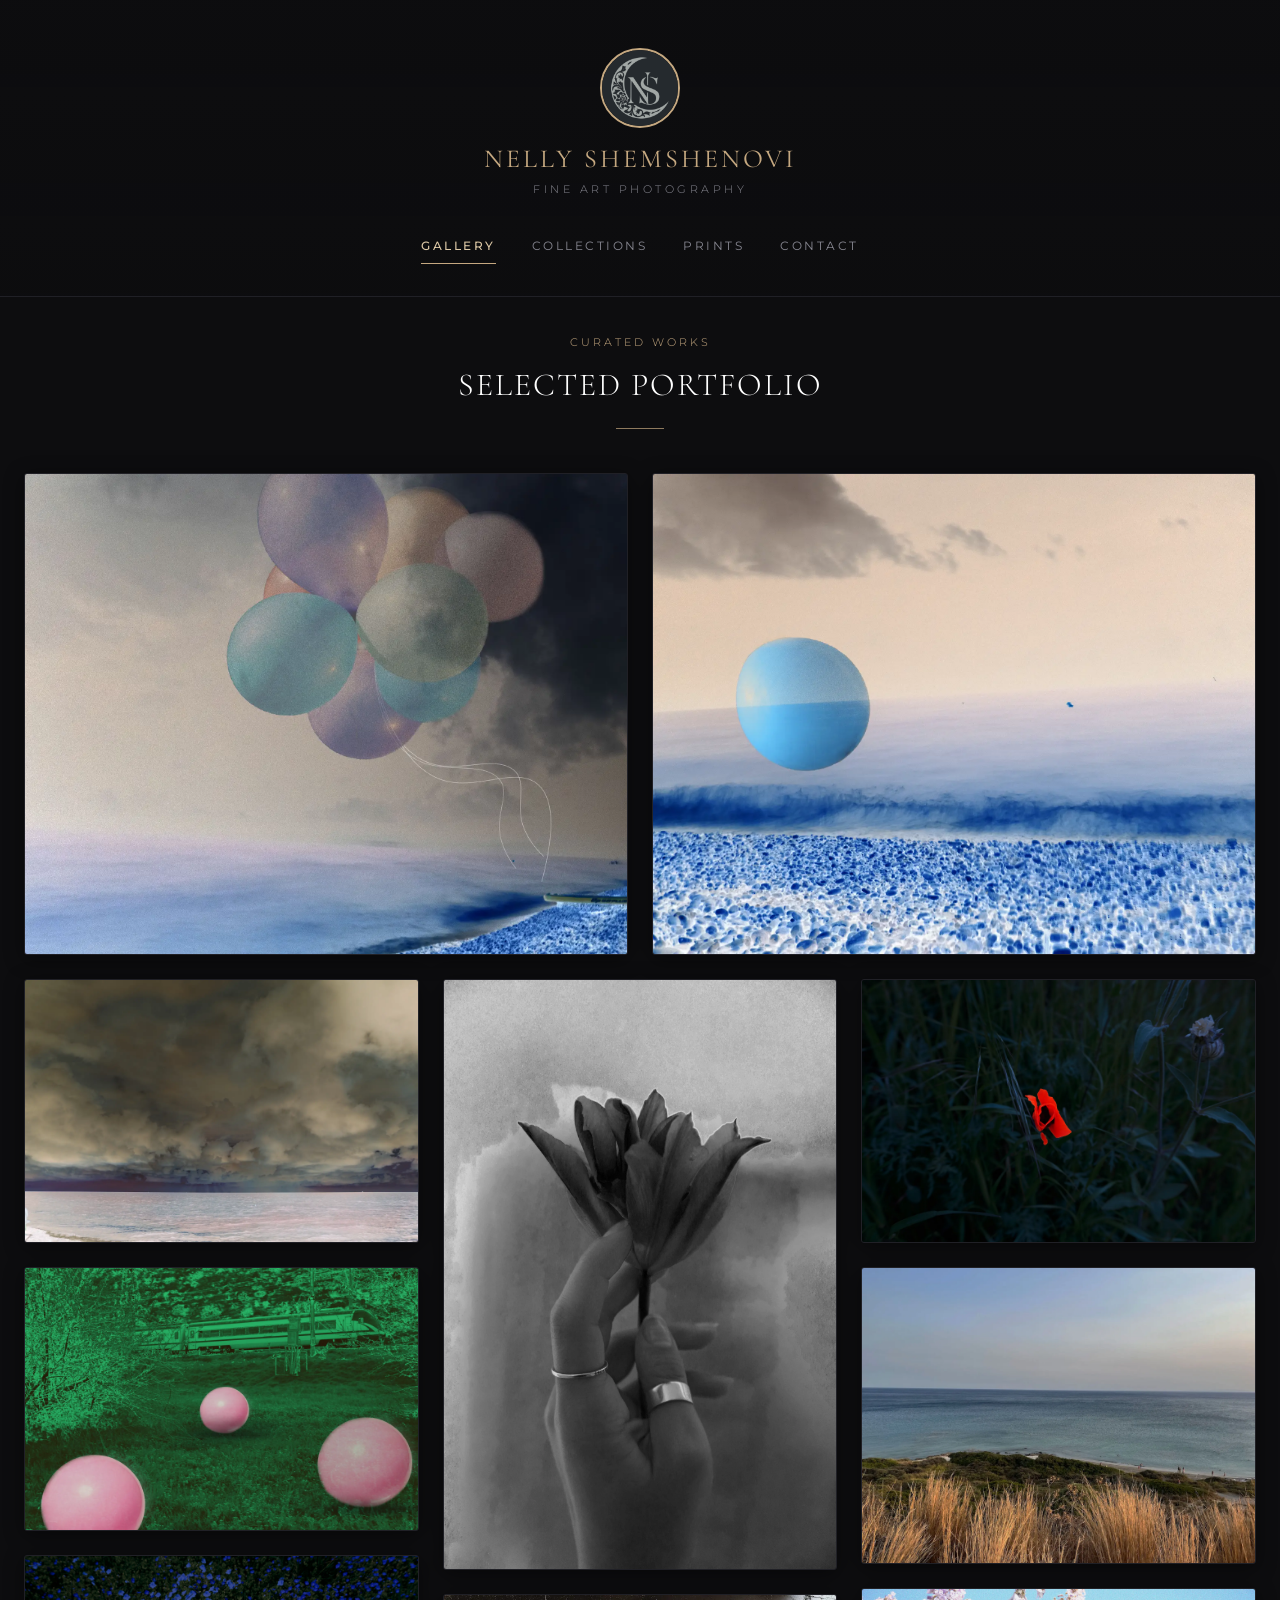
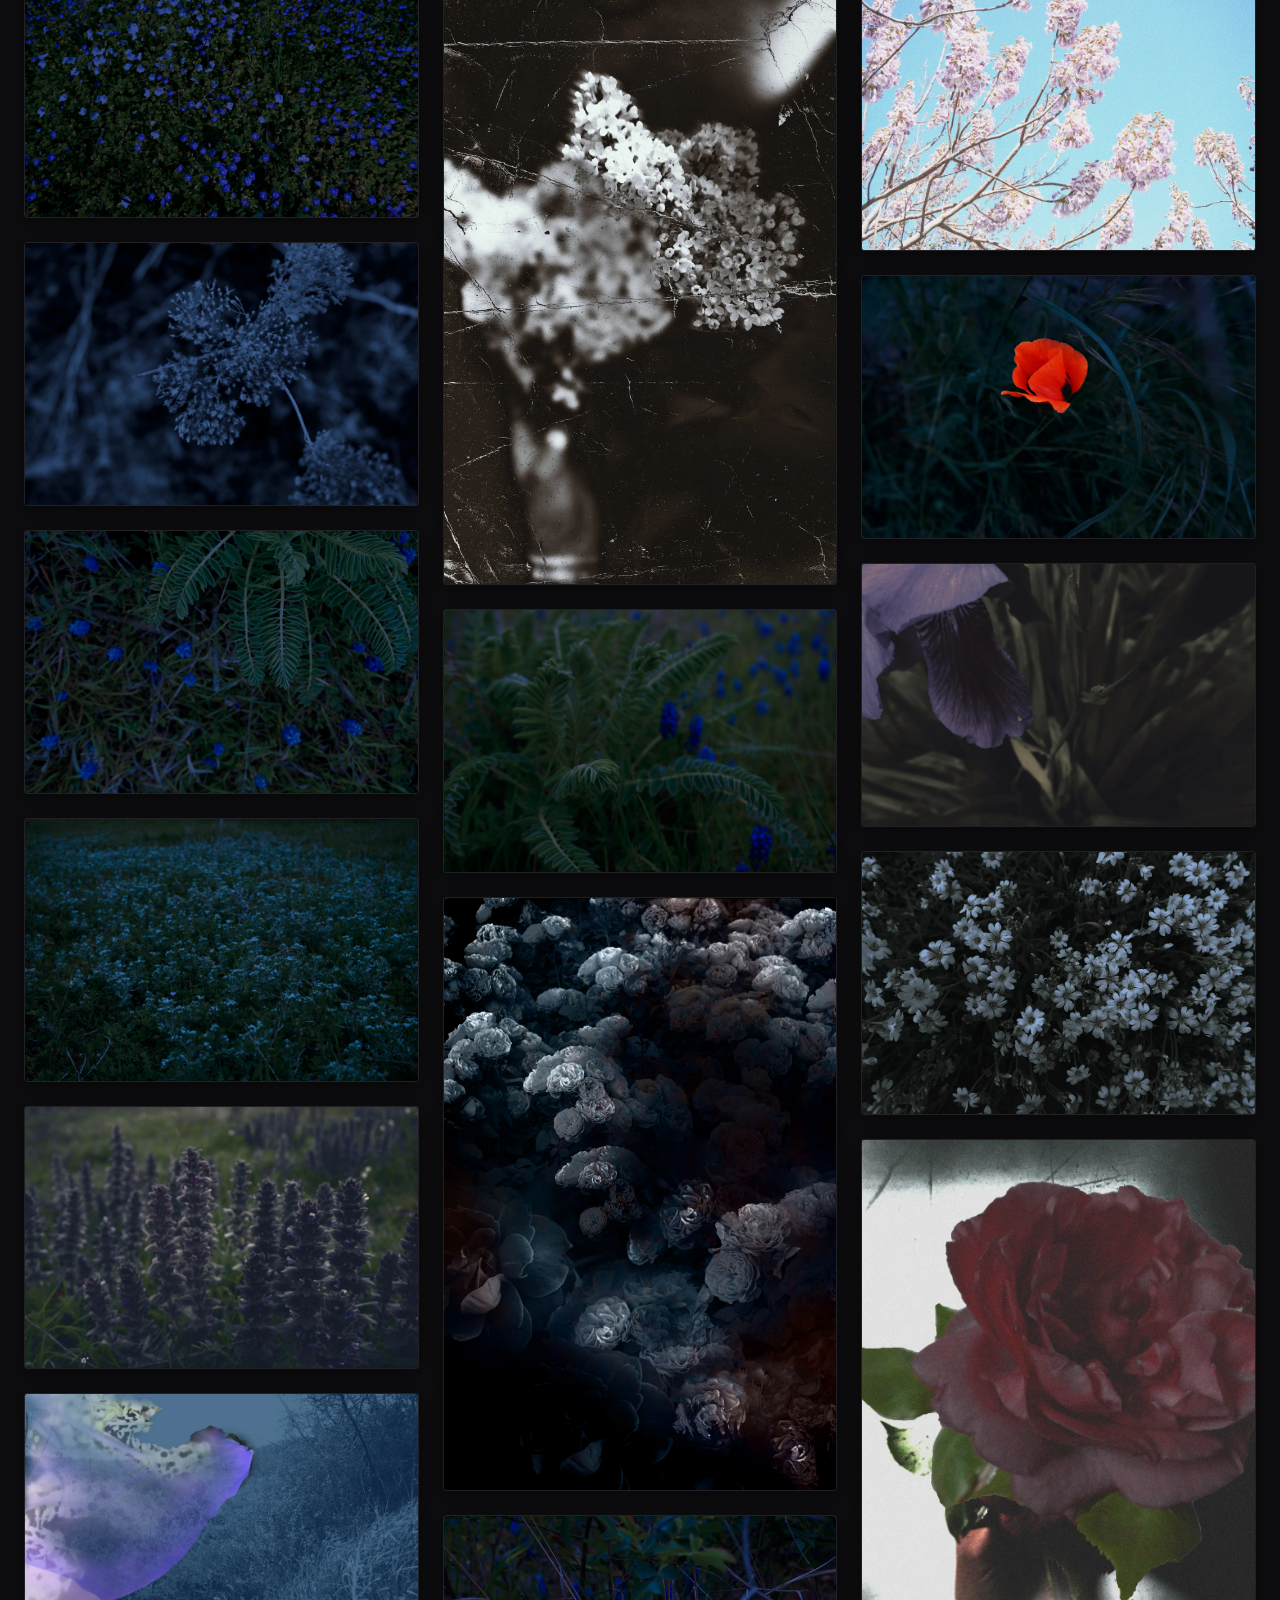
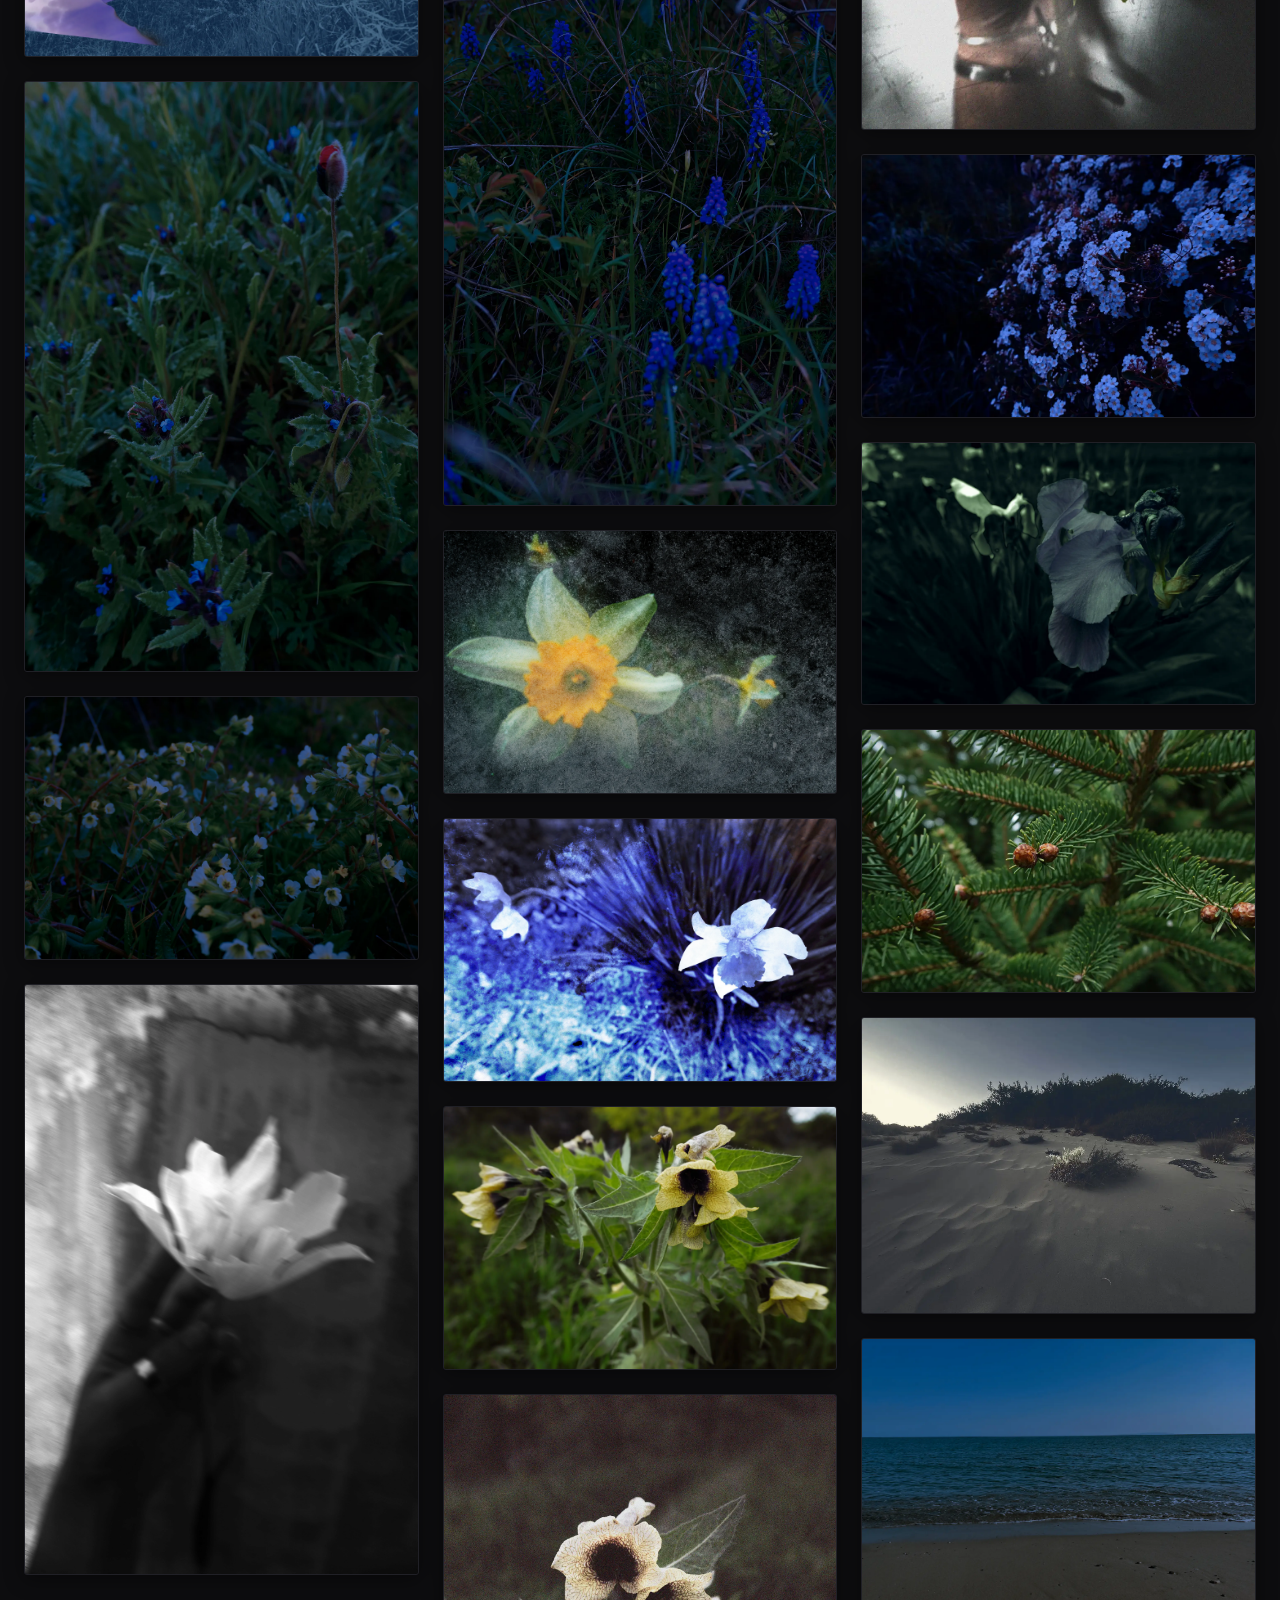
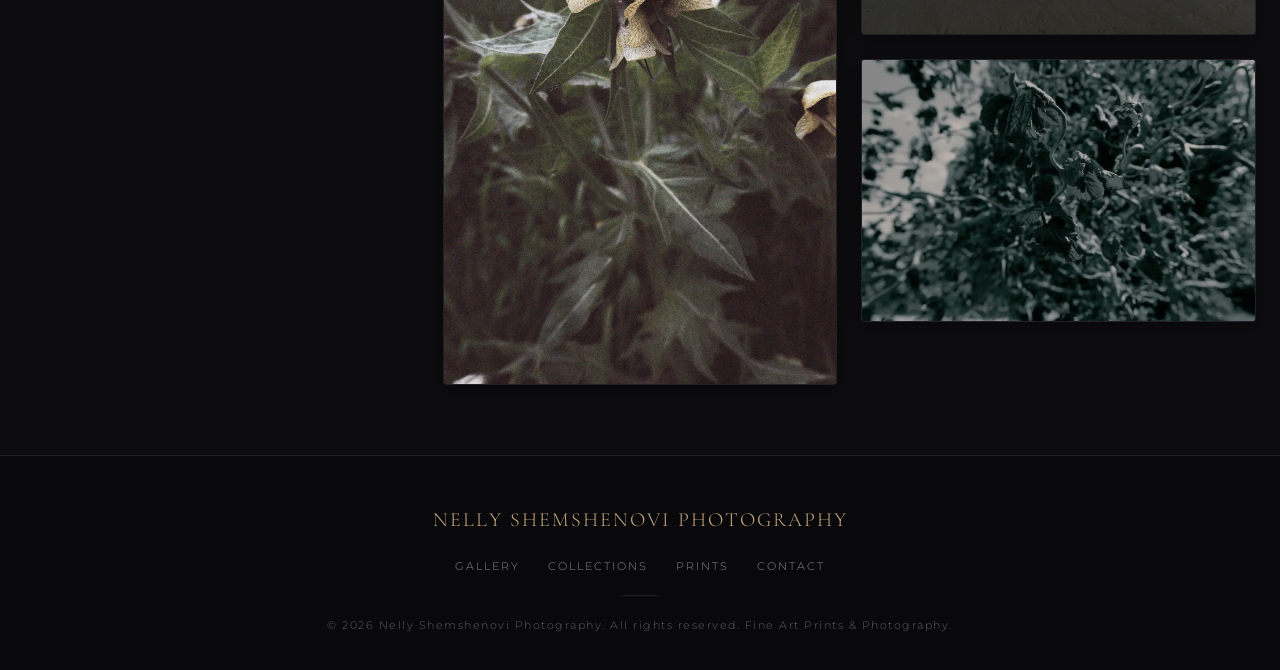
==== index.html @ 50ba404b "update project" ====
<!DOCTYPE html>
<html lang="en-US">
<head>
    <meta charset="UTF-8">
    <meta name="viewport" content="width=device-width, initial-scale=1.0">
    <title>Nelly Shemshenovi Photography | Fine Art Landscape Prints & Photography</title>
    <meta name="description" content="Discover original fine art prints, atmospheric coastal landscapes, and moody photography by Nelly Shemshenov. Shop exclusive art prints online.">
    <link rel="preconnect" href="https://fonts.googleapis.com">
    <link rel="preconnect" href="https://fonts.gstatic.com" crossorigin>
    <link rel="stylesheet" href="style.css">
    <meta property="og:title" content="Nelly Shemshenovi Photography | Fine Art Prints">
    <meta property="og:description" content="Discover original fine art prints and moody photography by Nelly Shemshenov.">
    <meta property="og:image" content="logo.jpg">
    <link rel="icon" type="image/jpeg" href="logo.jpg">
</head>
<body>

    <header class="site-header">
        <a href="index.html" class="brand-wrapper">
            <img src="logo.jpg" alt="Nelly Shemshenovi Logo" class="logo-img">
            <h1 class="site-title">Nelly Shemshenovi</h1>
            <span class="site-tagline">Fine Art Photography</span>
        </a>
        <nav class="main-nav">
            <a href="index.html" class="active">Gallery</a>
            <a href="collections.html">Collections</a>
            <a href="prints.html">Prints</a>
            <a href="contact.html">Contact</a>
        </nav>
    </header>

    <main class="gallery-container">
        
        <div class="section-header">
            <span class="section-tag">Curated Works</span>
            <h2 class="section-title">Selected Portfolio</h2>
            <div class="divider-gold"></div>
        </div>

        <!-- ზედა დიდი კინემატოგრაფიული ბლოკი (Featured) -->
        <div class="hero-gallery-grid">
            <div class="hero-item">
                <a href="artwork.html?id=0">
                    <img src="images/painting1.webp" alt="Dreams in Pastel Blue" class="landscape" loading="eager">
                    <div class="hero-overlay">
                        <span class="hero-overlay-title">Dreams in Pastel Blue</span>
                        <span class="hero-overlay-action">View Artwork &rarr;</span>
                    </div>
                </a>
            </div>
            <div class="hero-item">
                <a href="artwork.html?id=1">
                    <img src="images/painting2.webp" alt="Blue Abyssal" class="landscape" loading="eager">
                    <div class="hero-overlay">
                        <span class="hero-overlay-title">Blue Abyssal</span>
                        <span class="hero-overlay-action">View Artwork &rarr;</span>
                    </div>
                </a>
            </div>
        </div>

        <!-- ქვედა გალერეის ბადე (Masonry Layout) -->
        <div class="art-grid masonry-grid">
            <div class="art-item">
                <a href="artwork.html?id=2">
                    <img src="images/painting3.webp" alt="Gloom & Glare" loading="lazy">
                    <div class="art-card-overlay">
                        <span class="hover-view-btn">View Artwork &rarr;</span>
                    </div>
                </a>
            </div>
            <div class="art-item">
                <a href="artwork.html?id=3">
                    <img src="images/painting4.webp" alt="Abstract Harmony" loading="lazy">
                    <div class="art-card-overlay">
                        <span class="hover-view-btn">View Artwork &rarr;</span>
                    </div>
                </a>
            </div>
            <div class="art-item">
                <a href="artwork.html?id=4">
                    <img src="images/painting5.webp" alt="Midnight Bloom" loading="lazy">
                    <div class="art-card-overlay">
                        <span class="hover-view-btn">View Artwork &rarr;</span>
                    </div>
                </a>
            </div>
            <div class="art-item">
                <a href="artwork.html?id=5">
                    <img src="images/painting6.webp" alt="Crystalline Silence" loading="lazy">
                    <div class="art-card-overlay">
                        <span class="hover-view-btn">View Artwork &rarr;</span>
                    </div>
                </a>
            </div>
            <div class="art-item">
                <a href="artwork.html?id=6">
                    <img src="images/painting7.webp" alt="Midnight Bloom in the Digital Forest" loading="lazy">
                    <div class="art-card-overlay">
                        <span class="hover-view-btn">View Artwork &rarr;</span>
                    </div>
                </a>
            </div>
            <div class="art-item">
                <a href="artwork.html?id=7">
                    <img src="images/painting8.webp" alt="Tranquil Indigo" loading="lazy">
                    <div class="art-card-overlay">
                        <span class="hover-view-btn">View Artwork &rarr;</span>
                    </div>
                </a>
            </div>
            <div class="art-item">
                <a href="artwork.html?id=8">
                    <img src="images/painting9.webp" alt="The Silent Gathering" loading="lazy">
                    <div class="art-card-overlay">
                        <span class="hover-view-btn">View Artwork &rarr;</span>
                    </div>
                </a>
            </div>
            <div class="art-item">
                <a href="artwork.html?id=9">
                    <img src="images/painting10.webp" alt="Violet Reflections" loading="lazy">
                    <div class="art-card-overlay">
                        <span class="hover-view-btn">View Artwork &rarr;</span>
                    </div>
                </a>
            </div>
            <div class="art-item">
                <a href="artwork.html?id=10">
                    <img src="images/painting11.webp" alt="Violet Reflections II" loading="lazy">
                    <div class="art-card-overlay">
                        <span class="hover-view-btn">View Artwork &rarr;</span>
                    </div>
                </a>
            </div>
            <div class="art-item">
                <a href="artwork.html?id=11">
                    <img src="images/painting12.webp" alt="Glimmer in the Dark" loading="lazy">
                    <div class="art-card-overlay">
                        <span class="hover-view-btn">View Artwork &rarr;</span>
                    </div>
                </a>
            </div>
            <div class="art-item">
                <a href="artwork.html?id=12">
                    <img src="images/painting13.webp" alt="The Fragile Hold" loading="lazy">
                    <div class="art-card-overlay">
                        <span class="hover-view-btn">View Artwork &rarr;</span>
                    </div>
                </a>
            </div>
            <div class="art-item">
                <a href="artwork.html?id=13">
                    <img src="images/painting14.webp" alt="Vintage Dream" loading="lazy">
                    <div class="art-card-overlay">
                        <span class="hover-view-btn">View Artwork &rarr;</span>
                    </div>
                </a>
            </div>
            <div class="art-item">
                <a href="artwork.html?id=14">
                    <img src="images/painting15.webp" alt="Silent Uprising" loading="lazy">
                    <div class="art-card-overlay">
                        <span class="hover-view-btn">View Artwork &rarr;</span>
                    </div>
                </a>
            </div>
            <div class="art-item">
                <a href="artwork.html?id=15">
                    <img src="images/painting16.webp" alt="Midnight Bloom Series" loading="lazy">
                    <div class="art-card-overlay">
                        <span class="hover-view-btn">View Artwork &rarr;</span>
                    </div>
                </a>
            </div>
            <div class="art-item">
                <a href="artwork.html?id=16">
                    <img src="images/painting17.webp" alt="Midnight Blooms: Study in Shadows" loading="lazy">
                    <div class="art-card-overlay">
                        <span class="hover-view-btn">View Artwork &rarr;</span>
                    </div>
                </a>
            </div>
            <div class="art-item">
                <a href="artwork.html?id=17">
                    <img src="images/painting18.webp" alt="Gravity of the Blue" loading="lazy">
                    <div class="art-card-overlay">
                        <span class="hover-view-btn">View Artwork &rarr;</span>
                    </div>
                </a>
            </div>
            <div class="art-item">
                <a href="artwork.html?id=18">
                    <img src="images/painting19.webp" alt="Veiled Narcissus" loading="lazy">
                    <div class="art-card-overlay">
                        <span class="hover-view-btn">View Artwork &rarr;</span>
                    </div>
                </a>
            </div>
            <div class="art-item">
                <a href="artwork.html?id=19">
                    <img src="images/painting20.webp" alt="Gothic Botanical" loading="lazy">
                    <div class="art-card-overlay">
                        <span class="hover-view-btn">View Artwork &rarr;</span>
                    </div>
                </a>
            </div>
            <div class="art-item">
                <a href="artwork.html?id=20">
                    <img src="images/painting21.webp" alt="Summer Gothic: The Wilted Sun" loading="lazy">
                    <div class="art-card-overlay">
                        <span class="hover-view-btn">View Artwork &rarr;</span>
                    </div>
                </a>
            </div>
            <div class="art-item">
                <a href="artwork.html?id=21">
                    <img src="images/painting22.webp" alt="Summer Melancholia" loading="lazy">
                    <div class="art-card-overlay">
                        <span class="hover-view-btn">View Artwork &rarr;</span>
                    </div>
                </a>
            </div>
            <div class="art-item">
                <a href="artwork.html?id=22">
                    <img src="images/painting23.webp" alt="The Resilience of Red" loading="lazy">
                    <div class="art-card-overlay">
                        <span class="hover-view-btn">View Artwork &rarr;</span>
                    </div>
                </a>
            </div>
            <div class="art-item">
                <a href="artwork.html?id=23">
                    <img src="images/painting24.webp" alt="Golden Horizon coastal landscape" loading="lazy">
                    <div class="art-card-overlay">
                        <span class="hover-view-btn">View Artwork &rarr;</span>
                    </div>
                </a>
            </div>
            <div class="art-item">
                <a href="artwork.html?id=24">
                    <img src="images/painting25.webp" alt="Azure Serenity: Midsummer Dream" loading="lazy">
                    <div class="art-card-overlay">
                        <span class="hover-view-btn">View Artwork &rarr;</span>
                    </div>
                </a>
            </div>
            <div class="art-item">
                <a href="artwork.html?id=25">
                    <img src="images/painting26.webp" alt="The Resilience of Red II" loading="lazy">
                    <div class="art-card-overlay">
                        <span class="hover-view-btn">View Artwork &rarr;</span>
                    </div>
                </a>
            </div>
            <div class="art-item">
                <a href="artwork.html?id=26">
                    <img src="images/painting27.webp" alt="Still Life: Perpetuity" loading="lazy">
                    <div class="art-card-overlay">
                        <span class="hover-view-btn">View Artwork &rarr;</span>
                    </div>
                </a>
            </div>
            <div class="art-item">
                <a href="artwork.html?id=27">
                    <img src="images/painting28.webp" alt="Frozen Summer" loading="lazy">
                    <div class="art-card-overlay">
                        <span class="hover-view-btn">View Artwork &rarr;</span>
                    </div>
                </a>
            </div>
            <div class="art-item">
                <a href="artwork.html?id=28">
                    <img src="images/painting29.webp" alt="The Velvet Touch" loading="lazy">
                    <div class="art-card-overlay">
                        <span class="hover-view-btn">View Artwork &rarr;</span>
                    </div>
                </a>
            </div>
            <div class="art-item">
                <a href="artwork.html?id=29">
                    <img src="images/painting30.webp" alt="Hidden in Darkness" loading="lazy">
                    <div class="art-card-overlay">
                        <span class="hover-view-btn">View Artwork &rarr;</span>
                    </div>
                </a>
            </div>
            <div class="art-item">
                <a href="artwork.html?id=30">
                    <img src="images/painting31.webp" alt="Nocturnal Iris" loading="lazy">
                    <div class="art-card-overlay">
                        <span class="hover-view-btn">View Artwork &rarr;</span>
                    </div>
                </a>
            </div>
            <div class="art-item">
                <a href="artwork.html?id=31">
                    <img src="images/painting32.webp" alt="The Living Forest" loading="lazy">
                    <div class="art-card-overlay">
                        <span class="hover-view-btn">View Artwork &rarr;</span>
                    </div>
                </a>
            </div>
            <div class="art-item">
                <a href="artwork.html?id=32">
                    <img src="images/painting33.webp" alt="Coastal Serenity" loading="lazy">
                    <div class="art-card-overlay">
                        <span class="hover-view-btn">View Artwork &rarr;</span>
                    </div>
                </a>
            </div>
            <div class="art-item">
                <a href="artwork.html?id=33">
                    <img src="images/painting34.webp" alt="Pine Branch" loading="lazy">
                    <div class="art-card-overlay">
                        <span class="hover-view-btn">View Artwork &rarr;</span>
                    </div>
                </a>
            </div>
            <div class="art-item">
                <a href="artwork.html?id=34">
                    <img src="images/painting35.webp" alt="Ocean Breeze" loading="lazy">
                    <div class="art-card-overlay">
                        <span class="hover-view-btn">View Artwork &rarr;</span>
                    </div>
                </a>
            </div>
        </div>

    </main>

    <footer class="site-footer">
        <div class="footer-content">
            <span class="footer-brand">Nelly Shemshenovi Photography</span>
            <div class="footer-nav">
                <a href="index.html">Gallery</a>
                <a href="collections.html">Collections</a>
                <a href="prints.html">Prints</a>
                <a href="contact.html">Contact</a>
            </div>
            <div class="footer-divider"></div>
            <p class="footer-copy">&copy; 2026 Nelly Shemshenovi Photography. All rights reserved. Fine Art Prints &amp; Photography.</p>
        </div>
    </footer>

</body>
</html>
---- style.css ----
/* ==========================================================================
   Nelly Shemshenovi Photography - Core Stylesheet
   Luxury Fine Art Gallery & Portfolio
   ========================================================================== */

@import url('https://fonts.googleapis.com/css2?family=Cormorant+Garamond:ital,wght@0,300;0,400;0,600;1,400&family=Montserrat:wght@200;300;400;500;600&display=swap');

:root {
    --bg-primary: #0d0d0f;
    --bg-secondary: #131317;
    --bg-surface: #18181e;
    --bg-surface-hover: #22222a;
    --bg-overlay: rgba(13, 13, 15, 0.92);
    
    --accent-gold: #c5a880;
    --accent-gold-light: #dfcaa7;
    --accent-gold-dark: #a0825c;
    --accent-gold-muted: rgba(197, 168, 128, 0.15);
    
    --text-primary: #ffffff;
    --text-secondary: #d4d4dc;
    --text-muted: #888892;
    --text-dim: #5c5c66;
    
    --border-subtle: #202026;
    --border-light: #2e2e38;
    --border-gold: rgba(197, 168, 128, 0.35);
    
    --font-serif: 'Cormorant Garamond', Georgia, 'Times New Roman', serif;
    --font-sans: 'Montserrat', -apple-system, BlinkMacSystemFont, 'Segoe UI', Roboto, Helvetica, Arial, sans-serif;
    
    --radius-sm: 3px;
    --radius-md: 6px;
    --radius-lg: 10px;
    
    --shadow-soft: 0 4px 20px rgba(0, 0, 0, 0.45);
    --shadow-deep: 0 10px 40px rgba(0, 0, 0, 0.75);
    --shadow-gold: 0 0 25px rgba(197, 168, 128, 0.18);
    
    --transition-fast: 0.2s ease;
    --transition-base: 0.35s cubic-bezier(0.2, 0.8, 0.2, 1);
    --transition-slow: 0.6s cubic-bezier(0.16, 1, 0.3, 1);
}

/* Base Reset & Global Rules */
*, *::before, *::after {
    box-sizing: border-box;
    margin: 0;
    padding: 0;
}

html {
    scroll-behavior: smooth;
    -webkit-font-smoothing: antialiased;
    -moz-osx-font-smoothing: grayscale;
}

body {
    background-color: var(--bg-primary);
    color: var(--text-primary);
    font-family: var(--font-sans);
    font-weight: 300;
    line-height: 1.65;
    overflow-x: hidden;
    min-height: 100vh;
    display: flex;
    flex-direction: column;
}

::selection {
    background-color: var(--accent-gold);
    color: var(--bg-primary);
}

/* Custom Scrollbar */
::-webkit-scrollbar {
    width: 8px;
    height: 8px;
}
::-webkit-scrollbar-track {
    background: var(--bg-primary);
}
::-webkit-scrollbar-thumb {
    background: #282832;
    border-radius: 4px;
}
::-webkit-scrollbar-thumb:hover {
    background: var(--accent-gold-dark);
}

/* Typography Helpers */
h1, h2, h3, h4, h5, h6 {
    font-family: var(--font-serif);
    font-weight: 400;
    letter-spacing: 1.5px;
    color: var(--text-primary);
}

a {
    color: inherit;
    text-decoration: none;
    transition: var(--transition-base);
}

img {
    max-width: 100%;
    height: auto;
    display: block;
}

/* ==========================================================================
   Site Header & Navigation
   ========================================================================== */

header.site-header {
    text-align: center;
    padding: 48px 24px 32px;
    background: linear-gradient(180deg, rgba(13, 13, 15, 0.98) 0%, rgba(13, 13, 15, 0.8) 100%);
    position: relative;
    z-index: 100;
    border-bottom: 1px solid var(--border-subtle);
}

.brand-wrapper {
    display: inline-flex;
    flex-direction: column;
    align-items: center;
    text-decoration: none;
    margin-bottom: 22px;
}

 .logo-img {
            width: 80px;
            height: 80px;
            object-fit: cover;
            border-radius: 50%;
            border: 2px solid #c5a880;
            margin-bottom: 15px;
        }


.site-title {
    font-family: var(--font-serif);
    font-size: 26px;
    font-weight: 400;
    letter-spacing: 3px;
    color: var(--accent-gold);
    text-transform: uppercase;
    margin: 0;
    line-height: 1.2;
}

.site-tagline {
    font-size: 11px;
    letter-spacing: 3.5px;
    text-transform: uppercase;
    color: var(--text-muted);
    margin-top: 6px;
}

nav.main-nav {
    display: flex;
    justify-content: center;
    align-items: center;
    gap: 36px;
    flex-wrap: wrap;
    margin-top: 8px;
}

nav.main-nav a {
    color: var(--text-muted);
    font-size: 12px;
    font-weight: 400;
    letter-spacing: 2.5px;
    text-transform: uppercase;
    padding: 8px 0;
    position: relative;
    transition: color var(--transition-base);
}

nav.main-nav a::after {
    content: '';
    position: absolute;
    bottom: 0;
    left: 50%;
    width: 0;
    height: 1px;
    background-color: var(--accent-gold);
    transition: width var(--transition-base), left var(--transition-base);
}

nav.main-nav a:hover {
    color: var(--text-primary);
}

nav.main-nav a:hover::after,
nav.main-nav a.active::after {
    width: 100%;
    left: 0;
}

nav.main-nav a.active {
    color: var(--accent-gold-light);
    font-weight: 500;
}

/* ==========================================================================
   Main Containers & Section Headers
   ========================================================================== */

main {
    flex: 1 0 auto;
}

.gallery-container, .container {
    max-width: 1540px;
    margin: 36px auto 70px;
    padding: 0 24px;
    width: 100%;
}

.section-header {
    text-align: center;
    margin-bottom: 44px;
    position: relative;
}

.section-tag {
    font-size: 11px;
    letter-spacing: 3px;
    text-transform: uppercase;
    color: var(--accent-gold);
    margin-bottom: 8px;
    display: block;
}

.section-title {
    font-size: 32px;
    letter-spacing: 2px;
    color: var(--text-primary);
    font-weight: 300;
    text-transform: uppercase;
}

.section-desc {
    color: var(--text-muted);
    font-size: 14px;
    max-width: 600px;
    margin: 12px auto 0;
    line-height: 1.7;
}

.divider-gold {
    width: 48px;
    height: 1px;
    background: var(--accent-gold);
    margin: 16px auto 0;
    opacity: 0.7;
}

/* ==========================================================================
   Home & Gallery Grid (Index Masonry)
   ========================================================================== */

@keyframes fadeInSlideUp {
    0% {
        opacity: 0;
        transform: translateY(24px);
    }
    100% {
        opacity: 1;
        transform: translateY(0);
    }
}

.hero-gallery-grid {
    display: grid;
    grid-template-columns: repeat(2, 1fr);
    gap: 24px;
    width: 100%;
    margin-bottom: 24px;
    animation: fadeInSlideUp 0.8s ease-out forwards;
}

.hero-item {
    position: relative;
    overflow: hidden;
    border-radius: var(--radius-sm);
    background-color: var(--bg-surface);
    box-shadow: var(--shadow-soft);
    border: 1px solid var(--border-subtle);
    transition: border-color var(--transition-base), box-shadow var(--transition-base);
}

.hero-item:hover {
    border-color: var(--border-gold);
    box-shadow: var(--shadow-deep);
}

.hero-item a {
    display: block;
    position: relative;
    overflow: hidden;
}

.hero-item img {
    width: 100%;
    height: 480px;
    object-fit: cover;
    display: block;
    transition: transform var(--transition-slow), opacity var(--transition-base);
}

.hero-item:hover img {
    transform: scale(1.03);
    opacity: 0.93;
}

.hero-overlay {
    position: absolute;
    bottom: 0;
    left: 0;
    right: 0;
    padding: 30px 24px 20px;
    background: linear-gradient(180deg, transparent 0%, rgba(13, 13, 15, 0.9) 100%);
    display: flex;
    justify-content: space-between;
    align-items: flex-end;
    opacity: 0;
    transform: translateY(10px);
    transition: opacity var(--transition-base), transform var(--transition-base);
}

.hero-item:hover .hero-overlay {
    opacity: 1;
    transform: translateY(0);
}

.hero-overlay-title {
    font-family: var(--font-serif);
    font-size: 20px;
    color: var(--text-primary);
    letter-spacing: 1px;
}

.hero-overlay-action {
    font-size: 11px;
    color: var(--accent-gold);
    letter-spacing: 2px;
    text-transform: uppercase;
}

/* Masonry Columns for Main Gallery */
.art-grid.masonry-grid {
    column-count: 3;
    column-gap: 24px;
    width: 100%;
    animation: fadeInSlideUp 0.9s ease-out forwards;
}

.art-item {
    break-inside: avoid;
    margin-bottom: 24px;
    position: relative;
    background-color: var(--bg-surface);
    border-radius: var(--radius-sm);
    overflow: hidden;
    border: 1px solid var(--border-subtle);
    box-shadow: var(--shadow-soft);
    transition: transform var(--transition-base), border-color var(--transition-base), box-shadow var(--transition-base);
}

.art-item:hover {
    border-color: var(--border-gold);
    box-shadow: var(--shadow-deep);
    transform: translateY(-3px);
}

.art-item a {
    display: block;
    position: relative;
    overflow: hidden;
}

.art-item img {
    width: 100%;
    height: auto;
    display: block;
    transition: transform var(--transition-slow), opacity var(--transition-base);
}

.art-item:hover img {
    transform: scale(1.025);
    opacity: 0.9;
}

.art-card-overlay {
    position: absolute;
    inset: 0;
    background: rgba(13, 13, 15, 0.65);
    display: flex;
    flex-direction: column;
    justify-content: center;
    align-items: center;
    opacity: 0;
    padding: 20px;
    text-align: center;
    transition: opacity var(--transition-base);
}

.art-item:hover .art-card-overlay {
    opacity: 1;
}

.art-card-overlay .hover-view-btn {
    font-size: 11px;
    letter-spacing: 2.5px;
    text-transform: uppercase;
    color: var(--accent-gold);
    border: 1px solid var(--accent-gold);
    padding: 9px 18px;
    border-radius: var(--radius-sm);
    background: rgba(13, 13, 15, 0.7);
    transform: translateY(8px);
    transition: var(--transition-base);
}

.art-item:hover .art-card-overlay .hover-view-btn {
    transform: translateY(0);
}

.art-card-overlay .hover-view-btn:hover {
    background: var(--accent-gold);
    color: var(--bg-primary);
}

/* ==========================================================================
   Collections Cards (collections.html)
   ========================================================================== */

.collections-grid {
    display: grid;
    grid-template-columns: repeat(3, 1fr);
    gap: 28px;
    width: 100%;
    animation: fadeInSlideUp 0.8s ease-out forwards;
}

.collection-card {
    position: relative;
    height: 440px;
    border-radius: var(--radius-md);
    overflow: hidden;
    display: flex;
    flex-direction: column;
    justify-content: flex-end;
    text-decoration: none;
    border: 1px solid var(--border-subtle);
    box-shadow: var(--shadow-soft);
    transition: transform var(--transition-base), border-color var(--transition-base), box-shadow var(--transition-base);
}

.collection-card:hover {
    transform: translateY(-6px);
    border-color: var(--border-gold);
    box-shadow: var(--shadow-deep);
}

.collection-bg {
    position: absolute;
    inset: 0;
    background-size: cover;
    background-position: center;
    transition: transform var(--transition-slow);
}

.collection-card:hover .collection-bg {
    transform: scale(1.06);
}

.collection-overlay {
    position: absolute;
    inset: 0;
    background: linear-gradient(180deg, rgba(13, 13, 15, 0.25) 0%, rgba(13, 13, 15, 0.6) 40%, rgba(13, 13, 15, 0.95) 100%);
    transition: background var(--transition-base);
}

.collection-card:hover .collection-overlay {
    background: linear-gradient(180deg, rgba(13, 13, 15, 0.15) 0%, rgba(13, 13, 15, 0.5) 40%, rgba(13, 13, 15, 0.98) 100%);
}

.collection-info {
    position: relative;
    z-index: 2;
    padding: 32px 26px;
}

.collection-tag {
    font-size: 11px;
    letter-spacing: 2.5px;
    text-transform: uppercase;
    color: var(--accent-gold);
    margin-bottom: 8px;
    display: inline-block;
}

.collection-card h3 {
    color: var(--text-primary);
    font-size: 24px;
    letter-spacing: 1.5px;
    text-transform: uppercase;
    margin-bottom: 10px;
}

.collection-desc {
    color: var(--text-secondary);
    font-size: 13px;
    line-height: 1.5;
    margin-bottom: 18px;
    opacity: 0.9;
}

.collection-link-text {
    font-size: 12px;
    letter-spacing: 2px;
    text-transform: uppercase;
    color: var(--accent-gold-light);
    display: inline-flex;
    align-items: center;
    gap: 8px;
    font-weight: 500;
    transition: gap var(--transition-base);
}

.collection-card:hover .collection-link-text {
    gap: 12px;
    color: #ffffff;
}

/* ==========================================================================
   Prints Grid & Store Cards (prints.html)
   ========================================================================== */

.prints-filter-bar {
    display: flex;
    justify-content: center;
    gap: 12px;
    margin-bottom: 36px;
    flex-wrap: wrap;
}

.filter-btn {
    background: transparent;
    border: 1px solid var(--border-subtle);
    color: var(--text-muted);
    padding: 8px 18px;
    font-size: 11px;
    letter-spacing: 2px;
    text-transform: uppercase;
    border-radius: var(--radius-sm);
    cursor: pointer;
    font-family: var(--font-sans);
    transition: var(--transition-base);
}

.filter-btn:hover, .filter-btn.active {
    border-color: var(--accent-gold);
    color: var(--text-primary);
    background: var(--accent-gold-muted);
}

.prints-grid {
    display: grid;
    grid-template-columns: repeat(3, 1fr);
    gap: 28px;
    width: 100%;
    animation: fadeInSlideUp 0.8s ease-out forwards;
}

.print-card {
    background-color: var(--bg-surface);
    border-radius: var(--radius-sm);
    overflow: hidden;
    border: 1px solid var(--border-subtle);
    box-shadow: var(--shadow-soft);
    display: flex;
    flex-direction: column;
    transition: transform var(--transition-base), border-color var(--transition-base), box-shadow var(--transition-base);
}

.print-card:hover {
    transform: translateY(-5px);
    border-color: var(--border-gold);
    box-shadow: var(--shadow-deep);
}

.print-card a {
    display: flex;
    flex-direction: column;
    height: 100%;
}

.print-image-wrap {
    position: relative;
    width: 100%;
    height: 360px;
    overflow: hidden;
    background-color: #08080a;
}

.print-image-wrap img {
    width: 100%;
    height: 100%;
    object-fit: cover;
    transition: transform var(--transition-slow);
}

.print-card:hover .print-image-wrap img {
    transform: scale(1.04);
}

.print-badge {
    position: absolute;
    top: 14px;
    left: 14px;
    background: rgba(13, 13, 15, 0.85);
    border: 1px solid var(--border-gold);
    color: var(--accent-gold);
    font-size: 10px;
    letter-spacing: 1.5px;
    text-transform: uppercase;
    padding: 4px 10px;
    border-radius: var(--radius-sm);
    backdrop-filter: blur(4px);
}

.print-info {
    padding: 20px 22px;
    background-color: var(--bg-surface);
    flex-grow: 1;
    display: flex;
    flex-direction: column;
    justify-content: space-between;
    border-top: 1px solid var(--border-subtle);
}

.print-title {
    color: var(--text-primary);
    font-family: var(--font-serif);
    font-size: 19px;
    letter-spacing: 0.8px;
    margin-bottom: 6px;
    transition: color var(--transition-base);
}

.print-card:hover .print-title {
    color: var(--accent-gold-light);
}

.print-meta-row {
    display: flex;
    justify-content: space-between;
    align-items: center;
    margin-top: 12px;
}

.print-price {
    color: var(--accent-gold);
    font-size: 15px;
    font-weight: 500;
    letter-spacing: 0.5px;
}

.print-view-cta {
    font-size: 11px;
    letter-spacing: 1.5px;
    text-transform: uppercase;
    color: var(--text-muted);
    transition: color var(--transition-base);
}

.print-card:hover .print-view-cta {
    color: var(--text-primary);
}

/* ==========================================================================
   Single Artwork Page (artwork.html)
   ========================================================================== */

.artwork-layout-container {
    max-width: 1440px;
    margin: 30px auto 60px;
    padding: 0 24px;
}

.artwork-breadcrumbs {
    display: flex;
    align-items: center;
    gap: 10px;
    font-size: 11px;
    letter-spacing: 2px;
    text-transform: uppercase;
    color: var(--text-muted);
    margin-bottom: 28px;
}

.artwork-breadcrumbs a:hover {
    color: var(--accent-gold);
}

.artwork-page-grid {
    display: grid;
    grid-template-columns: 1.35fr 1fr;
    gap: 48px;
    align-items: start;
}

.artwork-visual-column {
    position: relative;
    background-color: var(--bg-surface);
    border: 1px solid var(--border-subtle);
    border-radius: var(--radius-md);
    padding: 24px;
    box-shadow: var(--shadow-deep);
    text-align: center;
}

.artwork-visual-column img {
    max-width: 95%;
    max-height: 88vh;
    width: auto;
    margin: 0 auto;
    object-fit: contain;
    border-radius: var(--radius-sm);
    box-shadow: 0 8px 30px rgba(0, 0, 0, 0.6);
    cursor: zoom-in;
    transition: transform var(--transition-base);
}

.artwork-visual-column img:hover {
    transform: scale(1.01);
}

.artwork-zoom-hint {
    margin-top: 14px;
    font-size: 11px;
    letter-spacing: 1.5px;
    text-transform: uppercase;
    color: var(--text-dim);
}

.artwork-details-column {
    display: flex;
    flex-direction: column;
    gap: 20px;
    position: sticky;
    top: 30px;
}

.artwork-badge {
    align-self: flex-start;
    font-size: 10px;
    letter-spacing: 2.5px;
    text-transform: uppercase;
    color: var(--accent-gold);
    border: 1px solid var(--border-gold);
    padding: 4px 12px;
    border-radius: var(--radius-sm);
}

.artwork-main-title {
    font-family: var(--font-serif);
    font-size: 34px;
    line-height: 1.25;
    color: var(--text-primary);
    letter-spacing: 1.5px;
}

.artwork-artist-credit {
    font-size: 12px;
    letter-spacing: 2px;
    text-transform: uppercase;
    color: var(--text-muted);
}

.artwork-price-display {
    font-size: 28px;
    color: var(--accent-gold);
    font-weight: 500;
    font-family: var(--font-serif);
    letter-spacing: 1px;
    padding: 10px 0;
    border-bottom: 1px solid var(--border-subtle);
}

.size-selector-box {
    margin-top: 4px;
}

.size-selector-header {
    font-size: 11px;
    letter-spacing: 2px;
    text-transform: uppercase;
    color: var(--text-muted);
    margin-bottom: 12px;
}

.size-buttons-group {
    display: flex;
    gap: 12px;
    flex-wrap: wrap;
}

.size-btn {
    background: var(--bg-surface);
    color: var(--text-secondary);
    border: 1px solid var(--border-subtle);
    padding: 10px 16px;
    font-size: 12px;
    font-family: var(--font-sans);
    cursor: pointer;
    border-radius: var(--radius-sm);
    letter-spacing: 0.5px;
    transition: var(--transition-base);
}

.size-btn:hover {
    border-color: var(--accent-gold);
    color: var(--text-primary);
}

.size-btn.active {
    background: var(--bg-surface-hover);
    color: var(--text-primary);
    border-color: var(--accent-gold);
    box-shadow: 0 0 15px rgba(197, 168, 128, 0.15);
}

.print-specs-list {
    background: var(--bg-surface);
    border: 1px solid var(--border-subtle);
    border-radius: var(--radius-sm);
    padding: 16px 20px;
    margin: 10px 0;
}

.spec-item {
    display: flex;
    align-items: center;
    gap: 10px;
    font-size: 12px;
    color: var(--text-secondary);
    line-height: 1.6;
    margin-bottom: 8px;
}

.spec-item:last-child {
    margin-bottom: 0;
}

.spec-icon {
    color: var(--accent-gold);
    font-size: 13px;
}

.artwork-actions-row {
    display: flex;
    flex-direction: column;
    gap: 12px;
    margin-top: 6px;
}

.btn-gold {
    display: block;
    width: 100%;
    text-align: center;
    padding: 15px 24px;
    background: var(--accent-gold);
    color: var(--bg-primary);
    text-transform: uppercase;
    letter-spacing: 2px;
    font-size: 12px;
    font-weight: 600;
    border-radius: var(--radius-sm);
    box-shadow: 0 4px 18px rgba(197, 168, 128, 0.25);
    transition: var(--transition-base);
}

.btn-gold:hover {
    background: var(--accent-gold-light);
    transform: translateY(-2px);
    box-shadow: 0 6px 24px rgba(197, 168, 128, 0.35);
}

.artwork-story-section {
    margin-top: 14px;
    border-top: 1px solid var(--border-subtle);
    padding-top: 20px;
}

.artwork-story-title {
    font-size: 12px;
    letter-spacing: 2px;
    text-transform: uppercase;
    color: var(--accent-gold);
    margin-bottom: 10px;
}

.artwork-story-text {
    font-size: 14px;
    line-height: 1.8;
    color: var(--text-secondary);
}

.artwork-nav-pagination {
    display: flex;
    justify-content: space-between;
    margin-top: 40px;
    padding-top: 24px;
    border-top: 1px solid var(--border-subtle);
}

.artwork-nav-btn {
    display: inline-flex;
    align-items: center;
    gap: 8px;
    font-size: 12px;
    letter-spacing: 2px;
    text-transform: uppercase;
    color: var(--text-muted);
}

.artwork-nav-btn:hover {
    color: var(--accent-gold);
}

/* Modal Fullscreen Zoom */
.zoom-modal {
    position: fixed;
    inset: 0;
    background: rgba(0, 0, 0, 0.95);
    z-index: 5000;
    display: none;
    align-items: flex-start;
    justify-content: center;
    padding: 40px 20px;
    overflow-y: auto;
    overflow-x: hidden;
    cursor: zoom-out;
}

.zoom-modal.active {
    display: flex;
}
body:has(.zoom-modal.active) {
    overflow: hidden;
}

.zoom-modal img {
    width: auto;
    height: auto;
    max-width: 100%;
    max-height: none;
    object-fit: contain;
    margin: auto;
    display: block;
    
    /* ფოტოსა და სქროლს ვუხსნით ინდივიდუალურ აქტიურობას */
    pointer-events: auto; 
    cursor: default;
    
    border: 1px solid #2a2a2a;
    background-color: #000;
    box-shadow: 0 20px 50px rgba(0, 0, 0, 0.9);
}

.zoom-modal-close {
    position: fixed;
    top: 25px;
    right: 30px;
    color: #fff;
    font-size: 36px;
    cursor: pointer;
    background: none;
    border: none;
    z-index: 5001;
    pointer-events: auto; /* ღილაკი მუდამ აქტიურია დასაჭერად */
}
/* ==========================================================================
   Collections Lightbox Viewers (landscapes.html, documentary.html, moody.html)
   ========================================================================== */

.viewer-page {
    background-color: #08080a;
    min-height: 100vh;
    display: flex;
    flex-direction: column;
}

.viewer-header-bar {
    display: flex;
    justify-content: space-between;
    align-items: center;
    padding: 18px 30px;
    background: rgba(13, 13, 15, 0.95);
    border-bottom: 1px solid var(--border-subtle);
    z-index: 100;
}

.viewer-back-link {
    display: inline-flex;
    align-items: center;
    gap: 8px;
    color: var(--text-muted);
    font-size: 12px;
    letter-spacing: 2px;
    text-transform: uppercase;
    transition: color var(--transition-base);
}

.viewer-back-link:hover {
    color: var(--accent-gold);
}

.viewer-title-group {
    text-align: center;
}

.viewer-title-group h2 {
    font-size: 18px;
    letter-spacing: 2px;
    color: var(--accent-gold);
    text-transform: uppercase;
    margin: 0;
}

.viewer-counter {
    font-size: 11px;
    letter-spacing: 2px;
    color: var(--text-dim);
}

.viewer-close-btn {
    background: none;
    border: none;
    color: var(--text-muted);
    font-size: 28px;
    line-height: 1;
    cursor: pointer;
    transition: color var(--transition-base);
}

.viewer-close-btn:hover {
    color: var(--text-primary);
}

.viewer-main-container {
    display: flex;
    position: relative;
    width: 100%;
    height: calc(100vh - 75px);
    overflow: hidden;
    background: #08080a;
}

.viewer-stage {
    flex: 1;
    position: relative;
    display: flex;
    flex-direction: column;
    align-items: center;
    justify-content: center;
    padding: 20px;
    box-sizing: border-box;
    overflow: hidden;
}

.viewer-stage-img-wrap {
    width: 100%;
    height: 75vh; /* სურათის სივრცე მკაცრად არის შეზღუდული */
    display: flex;
    align-items: center;
    justify-content: center;
    position: relative;
}

.viewer-main-img {
    max-width: 100%;
    max-height: 100%;
    width: auto;
    height: auto;
    object-fit: contain;
    border-radius: var(--radius-sm);
    box-shadow: 0 15px 50px rgba(0, 0, 0, 0.85);
    display: block;
    min-height: 100px; /* ეს იცავს ადგილს ფოტოს ჩატვირთვამდე */
}

.viewer-caption {
    margin-top: 15px;
    color: var(--text-secondary);
    font-size: 14px;
    letter-spacing: 1.5px;
    font-family: var(--font-serif);
    text-align: center;
    height: 30px;
}

.viewer-nav-btn {
    position: absolute;
    top: 50%;
    transform: translateY(-50%);
    background: rgba(18, 18, 22, 0.6);
    border: 1px solid var(--border-subtle);
    color: var(--text-primary);
    width: 48px;
    height: 48px;
    border-radius: 50%;
    display: flex;
    align-items: center;
    justify-content: center;
    cursor: pointer;
    font-size: 20px;
    transition: var(--transition-base);
    z-index: 10;
    backdrop-filter: blur(4px);
}

.viewer-nav-btn:hover {
    background: var(--accent-gold);
    color: var(--bg-primary);
    border-color: var(--accent-gold);
}

.viewer-nav-prev { left: 20px; }
.viewer-nav-next { right: 20px; }

.viewer-thumbnails-panel {
    width: 280px;
    background: #111115;
    border-left: 1px solid var(--border-subtle);
    overflow-y: auto;
    padding: 18px;
    display: flex;
    flex-direction: column;
    gap: 12px;
}

.viewer-thumb {
    width: 100%;
    height: 100px;
    border-radius: var(--radius-sm);
    overflow: hidden;
    cursor: pointer;
    opacity: 0.45;
    border: 1.5px solid transparent;
    transition: var(--transition-base);
    background-color: #050507;
}

.viewer-thumb img {
    width: 100%;
    height: 100%;
    object-fit: cover;
}

.viewer-thumb:hover {
    opacity: 0.8;
}

.viewer-thumb.active {
    opacity: 1;
    border-color: var(--accent-gold);
    box-shadow: 0 0 15px rgba(197, 168, 128, 0.25);
    transform: scale(1.02);
}

/* ==========================================================================
   About & Contact Page (contact.html)
   ========================================================================== */

.contact-layout-grid {
    display: grid;
    grid-template-columns: 1.2fr 1fr;
    gap: 50px;
    align-items: start;
    max-width: 1180px;
    margin: 40px auto 70px;
    padding: 0 24px;
}

.artist-bio-card {
    background: var(--bg-surface);
    border: 1px solid var(--border-subtle);
    border-radius: var(--radius-md);
    padding: 40px;
    box-shadow: var(--shadow-soft);
}

.artist-bio-card h2 {
    font-size: 28px;
    color: var(--accent-gold);
    margin-bottom: 8px;
}

.artist-credential-badge {
    display: inline-block;
    font-size: 11px;
    letter-spacing: 2px;
    text-transform: uppercase;
    color: var(--text-muted);
    margin-bottom: 24px;
}

.artist-bio-text {
    color: var(--text-secondary);
    font-size: 15px;
    line-height: 1.85;
    margin-bottom: 20px;
}

.contact-methods-box {
    display: flex;
    flex-direction: column;
    gap: 24px;
}

.contact-info-card {
    background: var(--bg-surface);
    border: 1px solid var(--border-subtle);
    border-radius: var(--radius-md);
    padding: 32px;
    box-shadow: var(--shadow-soft);
}

.contact-info-card h3 {
    font-size: 20px;
    color: var(--text-primary);
    margin-bottom: 16px;
    letter-spacing: 1px;
}

.contact-link-item {
    display: flex;
    align-items: center;
    gap: 14px;
    padding: 12px 0;
    border-bottom: 1px solid var(--border-subtle);
    color: var(--text-secondary);
    font-size: 14px;
    letter-spacing: 0.5px;
}

.contact-link-item:last-child {
    border-bottom: none;
}

.contact-link-item a {
    color: var(--accent-gold);
    font-weight: 500;
}

.contact-link-item a:hover {
    color: var(--accent-gold-light);
    text-decoration: underline;
}

.acquisition-box {
    background: var(--bg-surface);
    border: 1px solid var(--border-subtle);
    border-radius: var(--radius-md);
    padding: 32px;
    box-shadow: var(--shadow-soft);
}

.acquisition-box h3 {
    font-size: 20px;
    color: var(--accent-gold);
    margin-bottom: 14px;
}

.acquisition-box p {
    font-size: 13px;
    color: var(--text-secondary);
    line-height: 1.7;
    margin-bottom: 12px;
}

/* ==========================================================================
   Site Footer
   ========================================================================== */

footer.site-footer {
    background: #09090c;
    border-top: 1px solid var(--border-subtle);
    padding: 48px 24px 36px;
    text-align: center;
    margin-top: auto;
}

.footer-content {
    max-width: 900px;
    margin: 0 auto;
    display: flex;
    flex-direction: column;
    align-items: center;
    gap: 20px;
}

.footer-brand {
    font-family: var(--font-serif);
    font-size: 20px;
    letter-spacing: 2px;
    color: var(--accent-gold);
    text-transform: uppercase;
}

.footer-nav {
    display: flex;
    gap: 28px;
    flex-wrap: wrap;
    justify-content: center;
}

.footer-nav a {
    font-size: 11px;
    letter-spacing: 2px;
    text-transform: uppercase;
    color: var(--text-muted);
}

.footer-nav a:hover {
    color: var(--text-primary);
}

.footer-divider {
    width: 36px;
    height: 1px;
    background: var(--border-subtle);
}

.footer-copy {
    font-size: 11px;
    letter-spacing: 1.5px;
    color: var(--text-dim);
}

/* ==========================================================================
   Responsive Breakpoints
   ========================================================================== */

@media (max-width: 1100px) {
    .artwork-page-grid {
        grid-template-columns: 1fr;
        gap: 36px;
    }
    
    .artwork-details-column {
        position: static;
    }
    
    .collections-grid,
    .prints-grid {
        grid-template-columns: repeat(2, 1fr);
    }
    
    .contact-layout-grid {
        grid-template-columns: 1fr;
        gap: 32px;
    }
}

@media (max-width: 860px) {
    header.site-header {
        padding: 32px 16px 24px;
    }
    
    .logo-img {
        width: 64px;
        height: 64px;
    }
    
    .site-title {
        font-size: 20px;
        letter-spacing: 2px;
    }
    
    nav.main-nav {
        gap: 20px;
    }
    
    nav.main-nav a {
        font-size: 11px;
        letter-spacing: 1.5px;
    }
    
    .hero-gallery-grid {
        grid-template-columns: 1fr;
    }
    
    .hero-item img {
        height: 360px;
    }
    
    .art-grid.masonry-grid {
        column-count: 2;
        column-gap: 16px;
    }
    
    .art-item {
        margin-bottom: 16px;
    }
    
    /* Responsive Viewer / Lightbox */
    .viewer-main-container {
        flex-direction: column;
        height: auto;
    }
    
    .viewer-stage {
        padding: 20px;
        min-height: 60vh;
    }
    
    .viewer-thumbnails-panel {
        width: 100%;
        height: 120px;
        flex-direction: row;
        overflow-x: auto;
        overflow-y: hidden;
        border-left: none;
        border-top: 1px solid var(--border-subtle);
    }
    
    .viewer-thumb {
        width: 110px;
        height: 80px;
        flex-shrink: 0;
    }
}

@media (max-width: 580px) {
    .art-grid.masonry-grid,
    .collections-grid,
    .prints-grid {
        column-count: 1;
        grid-template-columns: 1fr;
    }
    
    .section-title {
        font-size: 24px;
    }
    
    .artwork-visual-column {
        padding: 12px;
    }
    
    .artwork-main-title {
        font-size: 26px;
    }
    
    .artist-bio-card,
    .contact-info-card,
    .acquisition-box {
        padding: 24px 18px;
    }
    
    .size-buttons-group {
        flex-direction: column;
    }
    
    .size-btn {
        width: 100%;
        text-align: center;
    }
    
    .viewer-stage {
        padding: 12px;
    }
    
    .viewer-nav-btn {
        width: 38px;
        height: 38px;
        font-size: 16px;
    }
    
    .viewer-nav-prev { left: 8px; }
    .viewer-nav-next { right: 8px; }
}
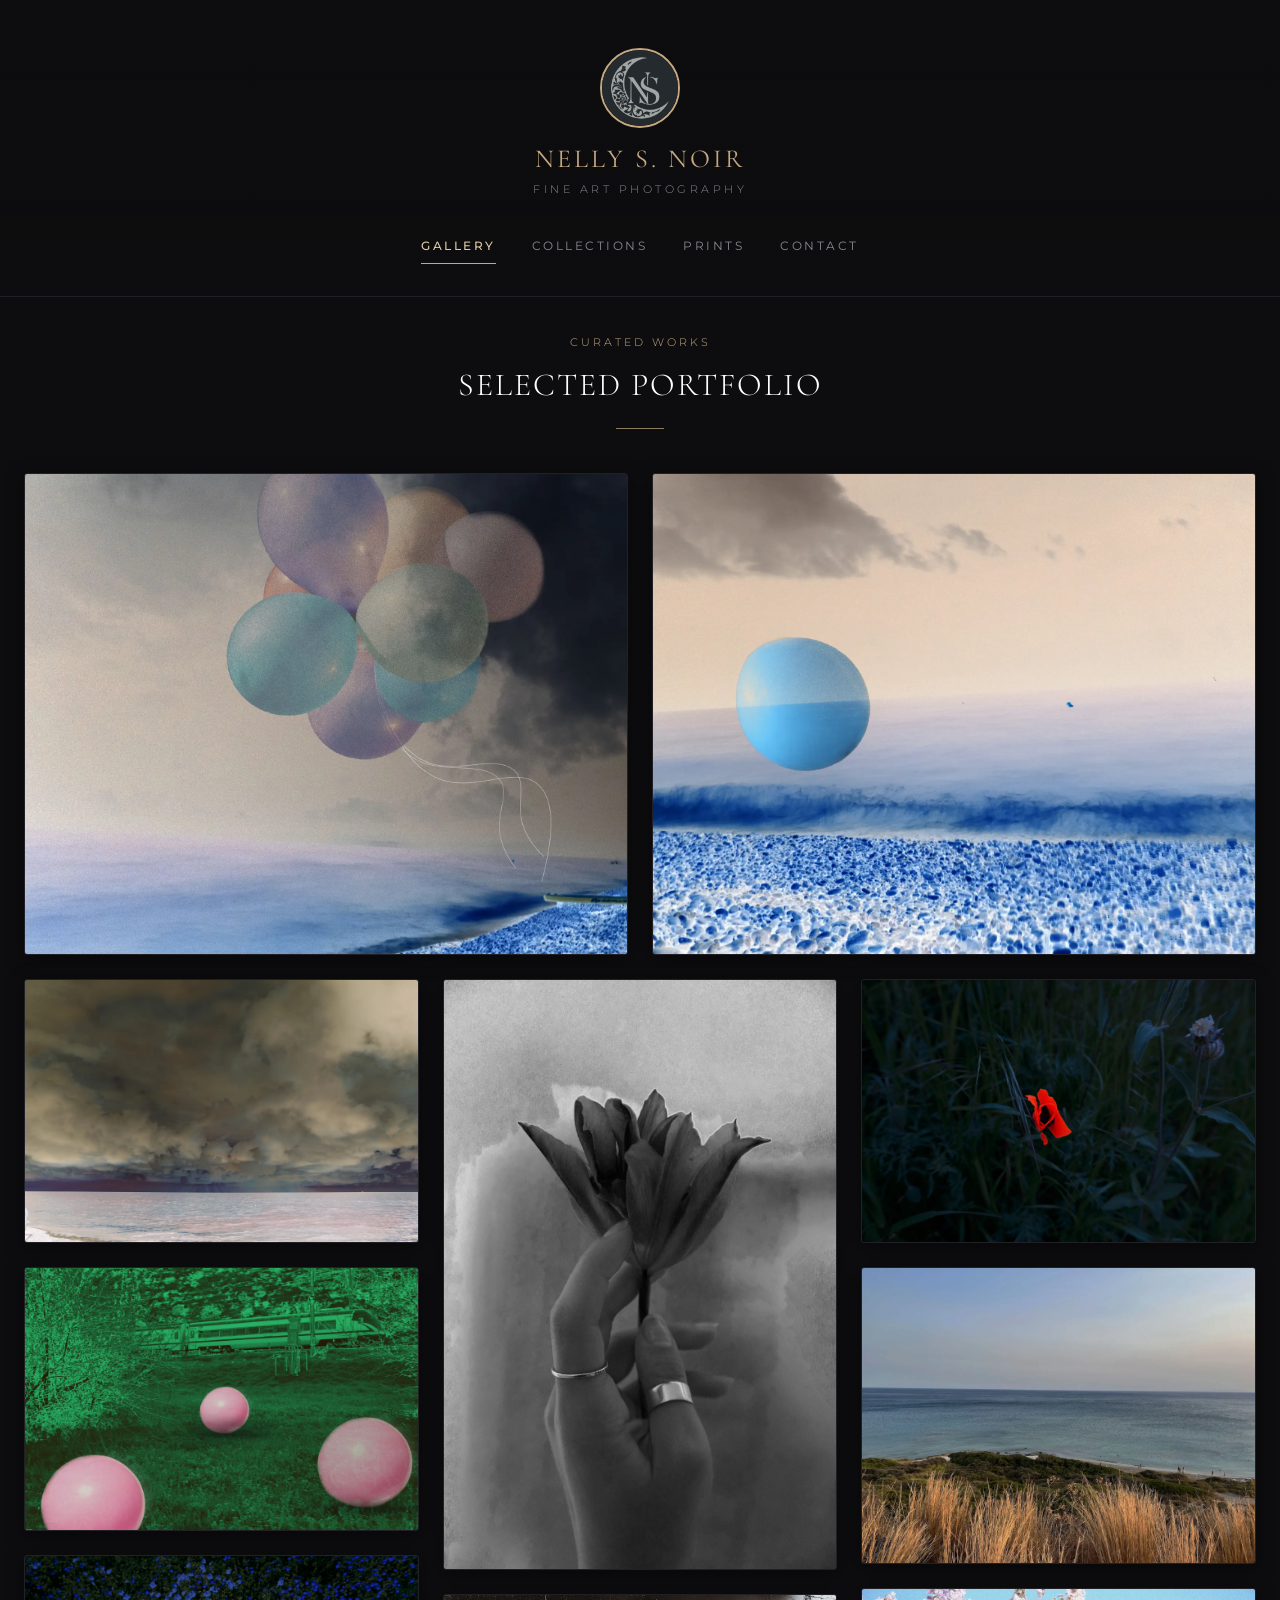
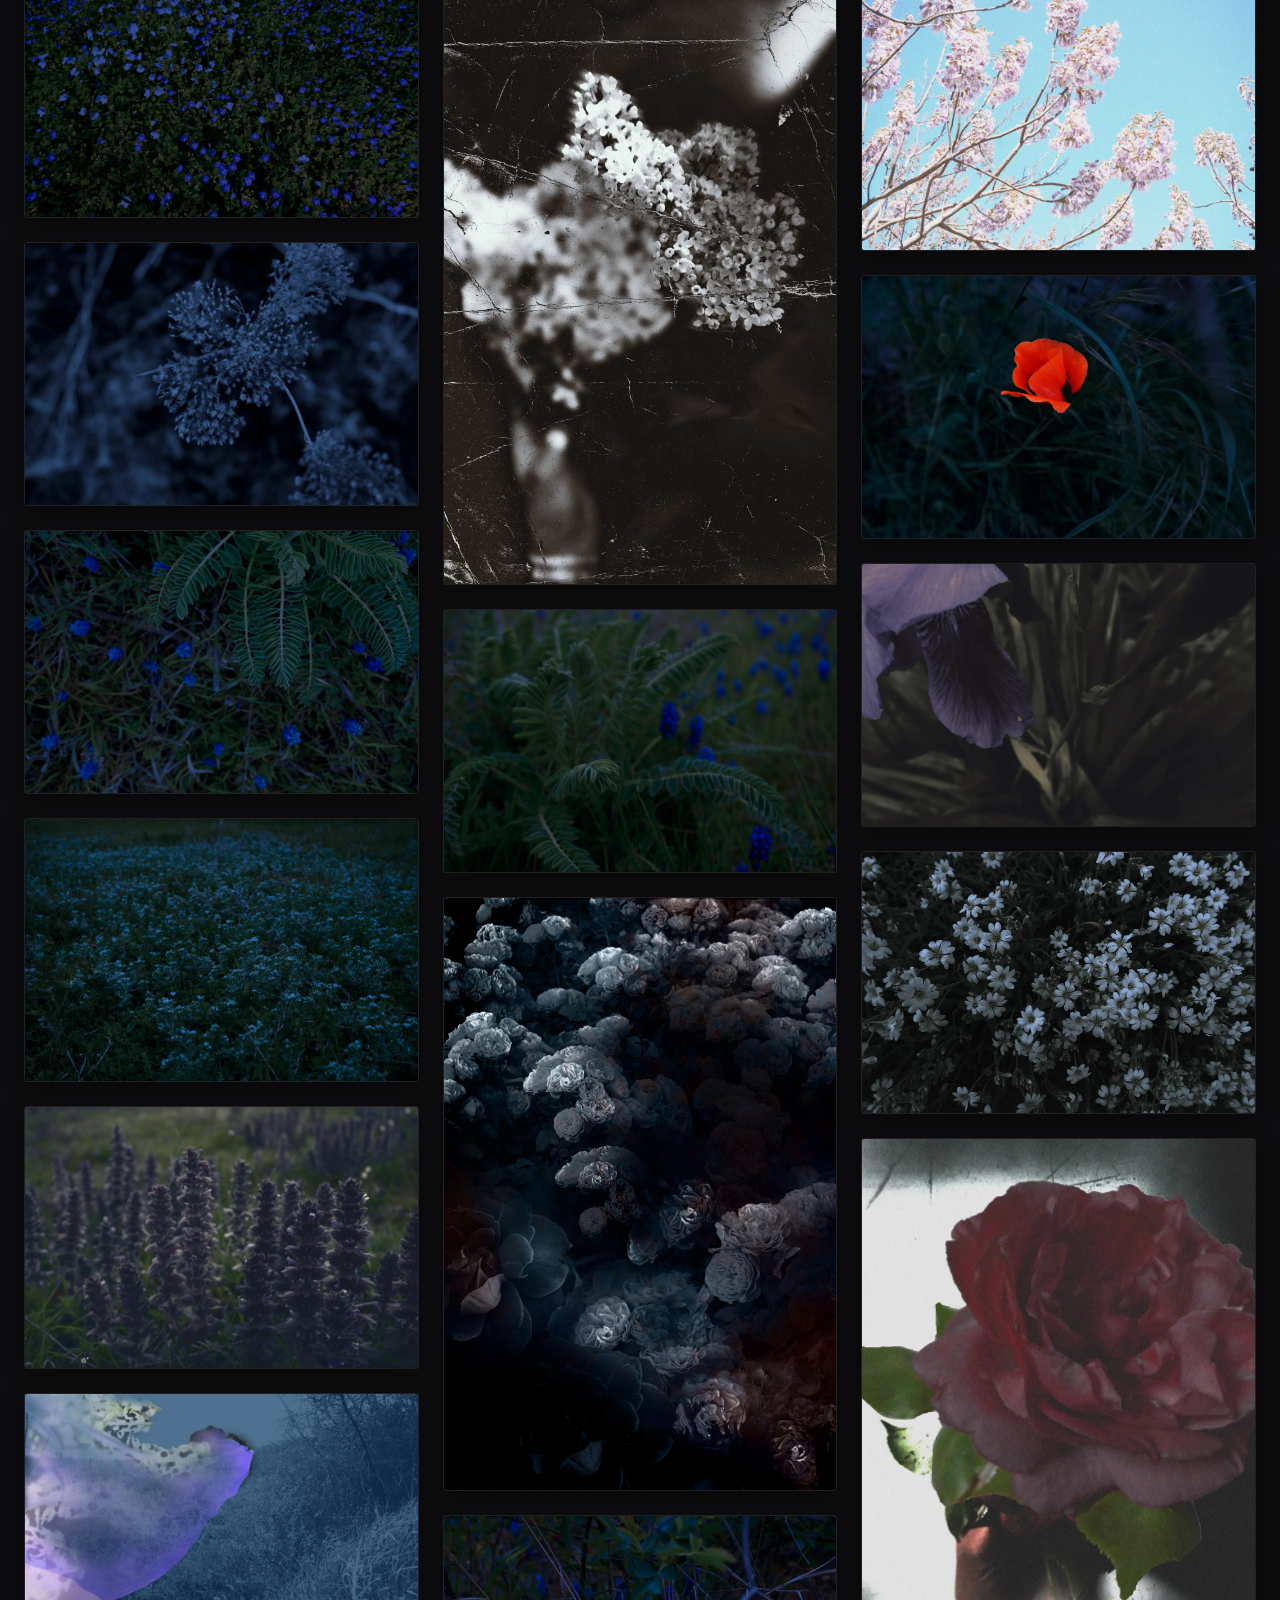
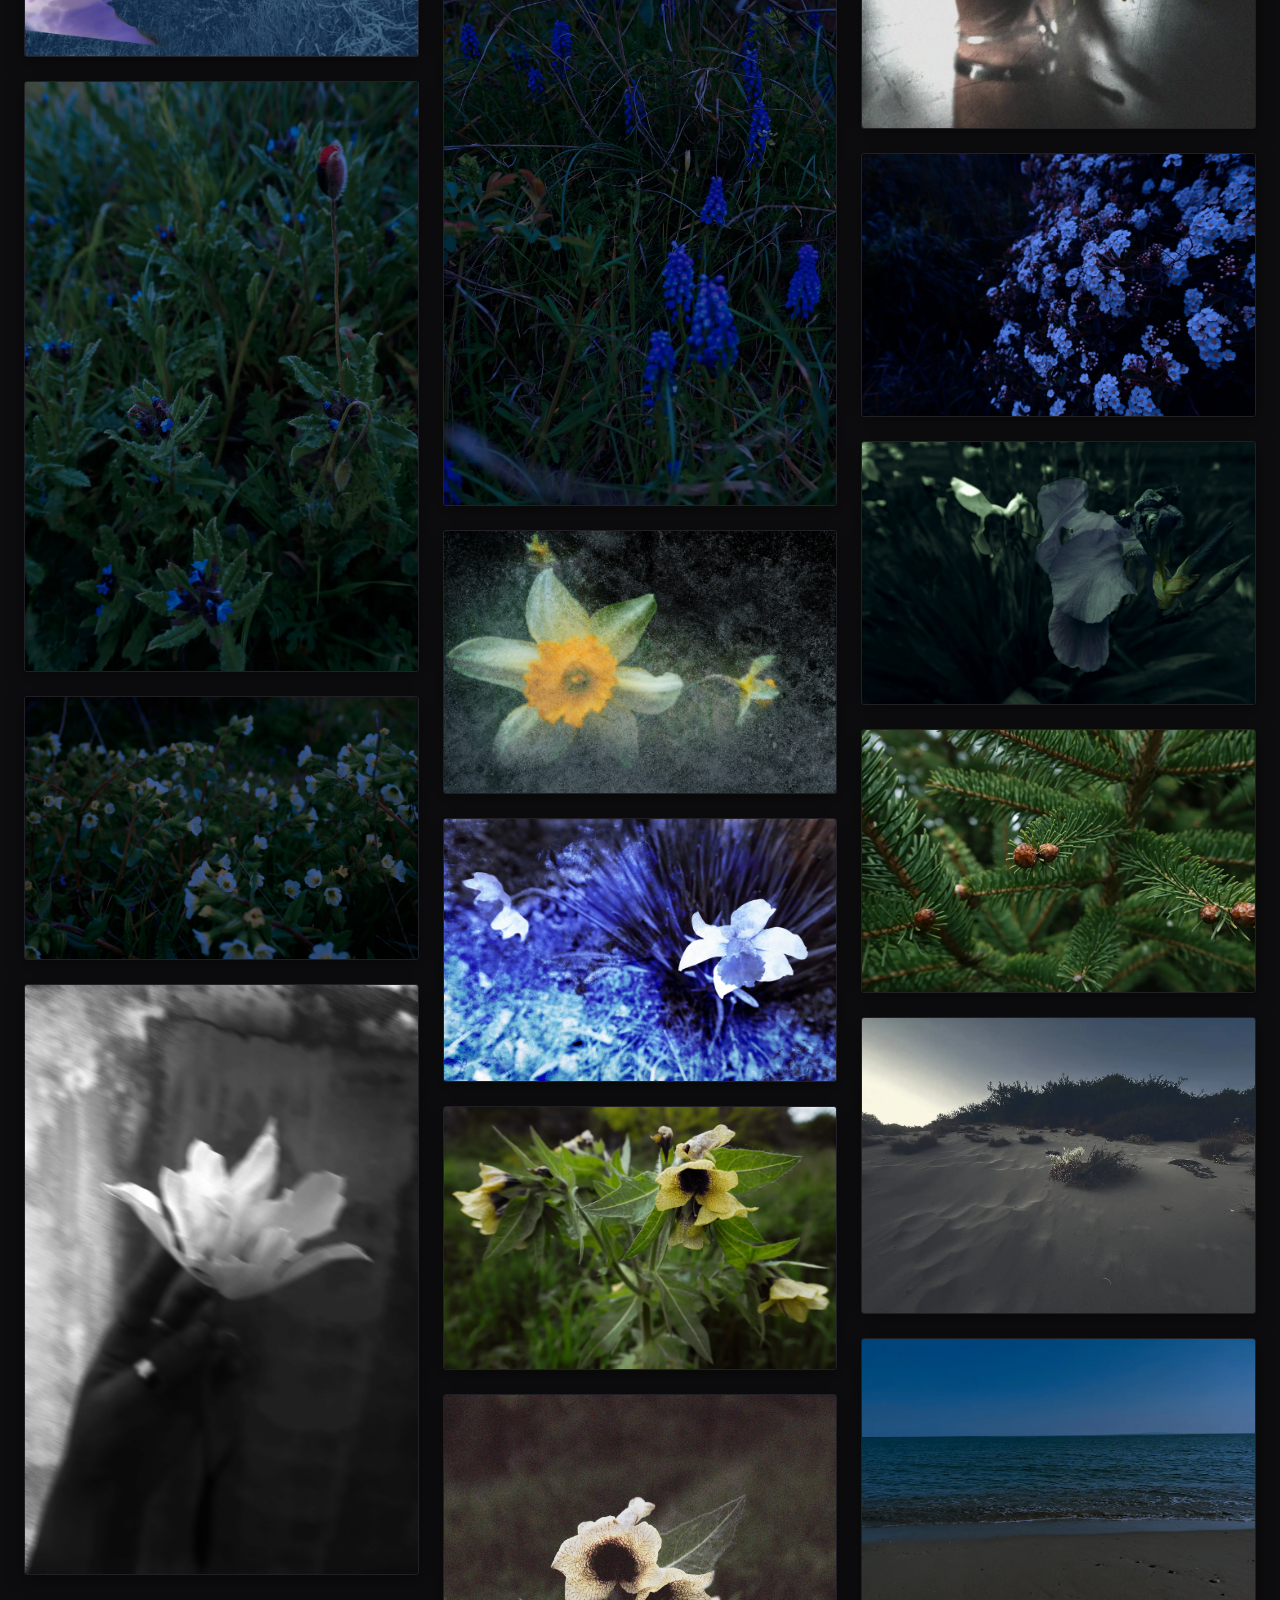
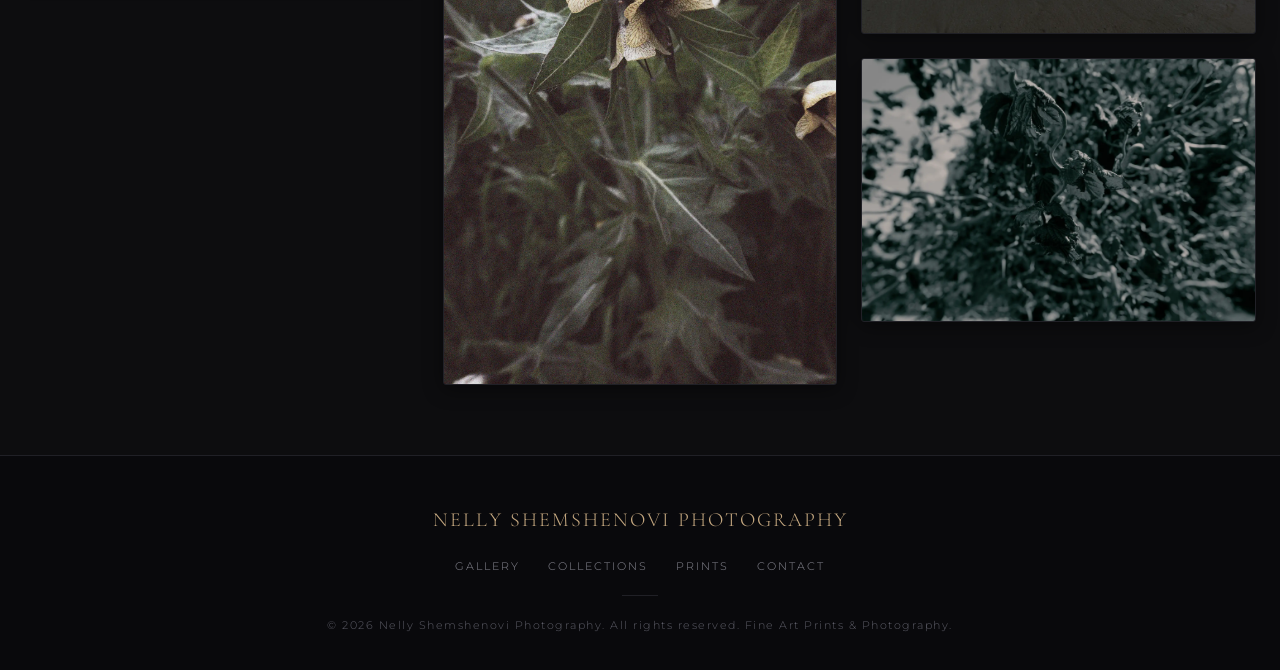
==== commit d4536a27: "Update brand name to Nelly S. Noir" ====
--- a/index.html
+++ b/index.html
@@ -3,13 +3,13 @@
 <head>
     <meta charset="UTF-8">
     <meta name="viewport" content="width=device-width, initial-scale=1.0">
-    <title>Nelly Shemshenovi Photography | Fine Art Landscape Prints & Photography</title>
-    <meta name="description" content="Discover original fine art prints, atmospheric coastal landscapes, and moody photography by Nelly Shemshenov. Shop exclusive art prints online.">
+    <title>Nelly S. Noir Photography | Fine Art Landscape Prints & Photography</title>
+    <meta name="description" content="Discover original fine art prints, atmospheric coastal landscapes, and moody photography by Nelly S. Noir.">
     <link rel="preconnect" href="https://fonts.googleapis.com">
     <link rel="preconnect" href="https://fonts.gstatic.com" crossorigin>
     <link rel="stylesheet" href="style.css">
-    <meta property="og:title" content="Nelly Shemshenovi Photography | Fine Art Prints">
-    <meta property="og:description" content="Discover original fine art prints and moody photography by Nelly Shemshenov.">
+    <meta property="og:title" content="Nelly S. Noir Photography | Fine Art Prints">
+    <meta property="og:description" content="Discover original fine art prints and moody photography by Nelly S. Noir.">
     <meta property="og:image" content="logo.jpg">
     <link rel="icon" type="image/jpeg" href="logo.jpg">
 </head>
@@ -18,7 +18,7 @@
     <header class="site-header">
         <a href="index.html" class="brand-wrapper">
             <img src="logo.jpg" alt="Nelly Shemshenovi Logo" class="logo-img">
-            <h1 class="site-title">Nelly Shemshenovi</h1>
+            <h1 class="site-title">Nelly S. Noir</h1>
             <span class="site-tagline">Fine Art Photography</span>
         </a>
         <nav class="main-nav">
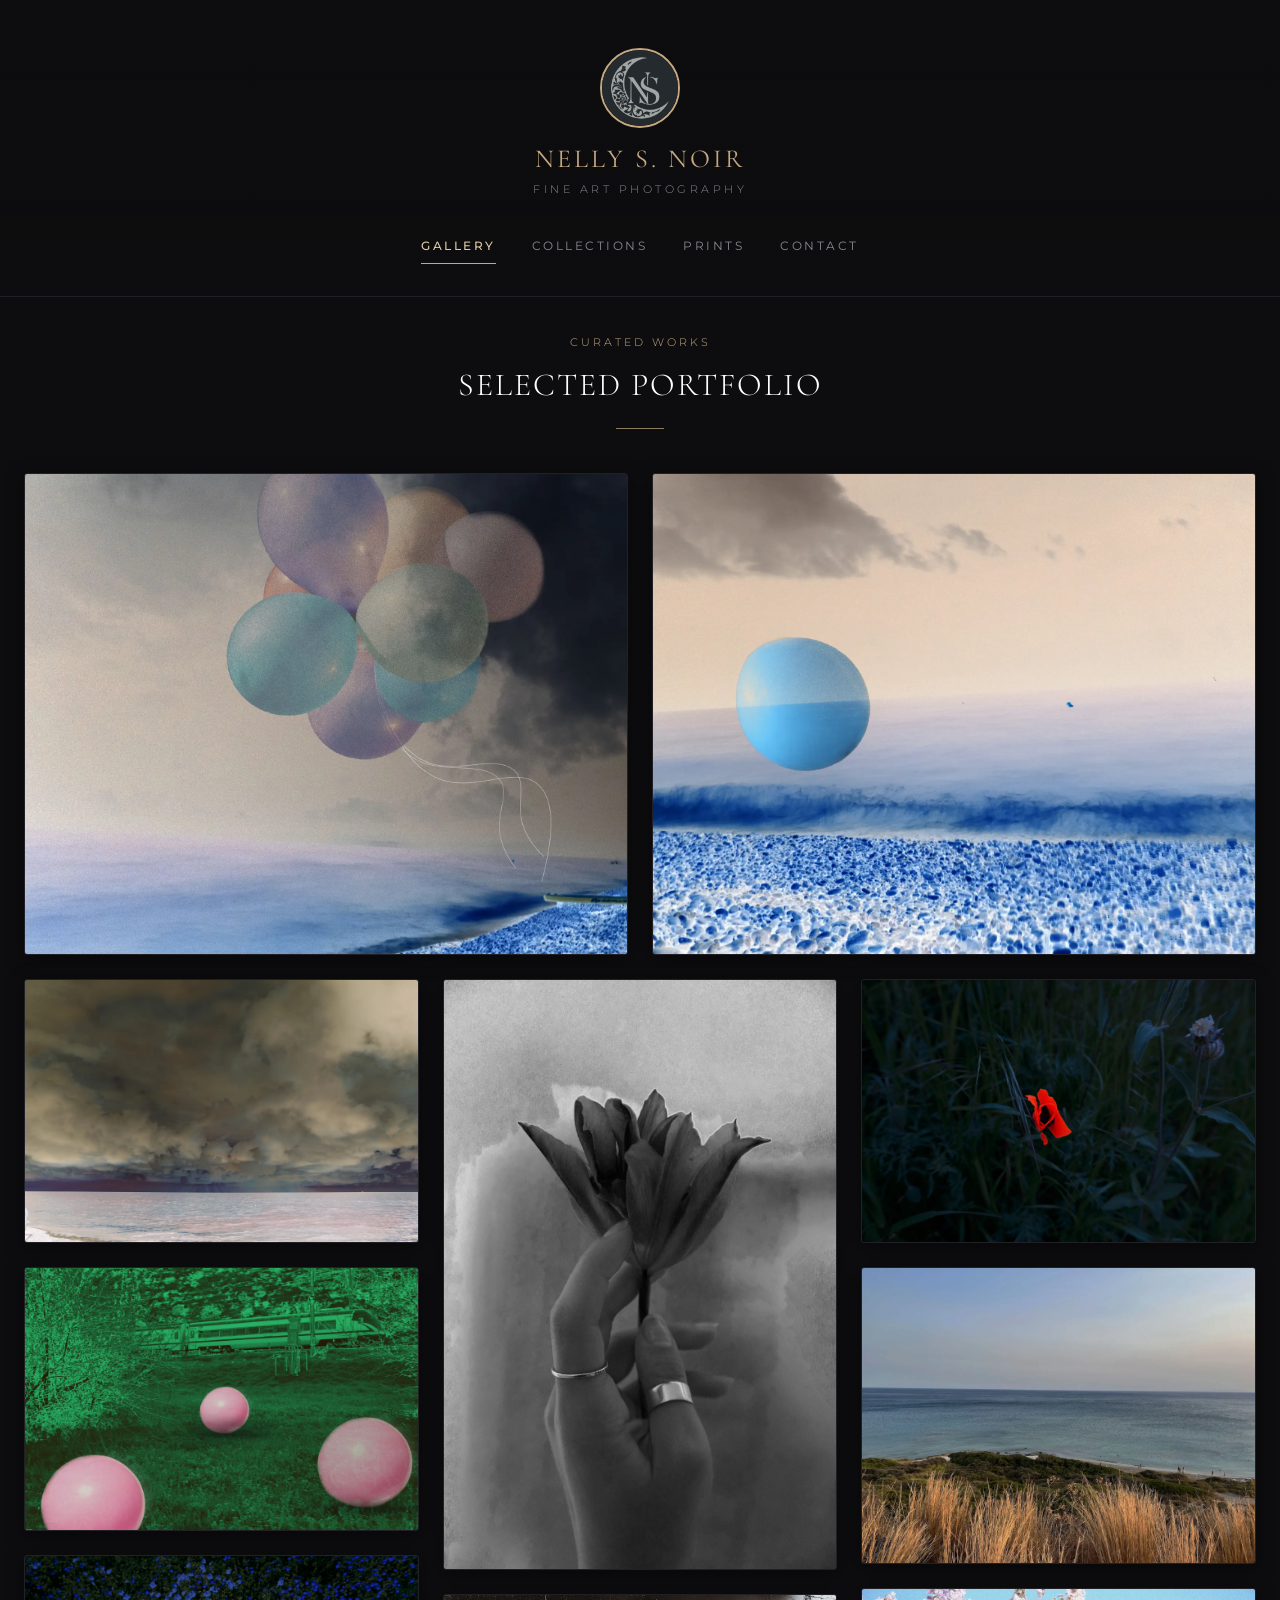
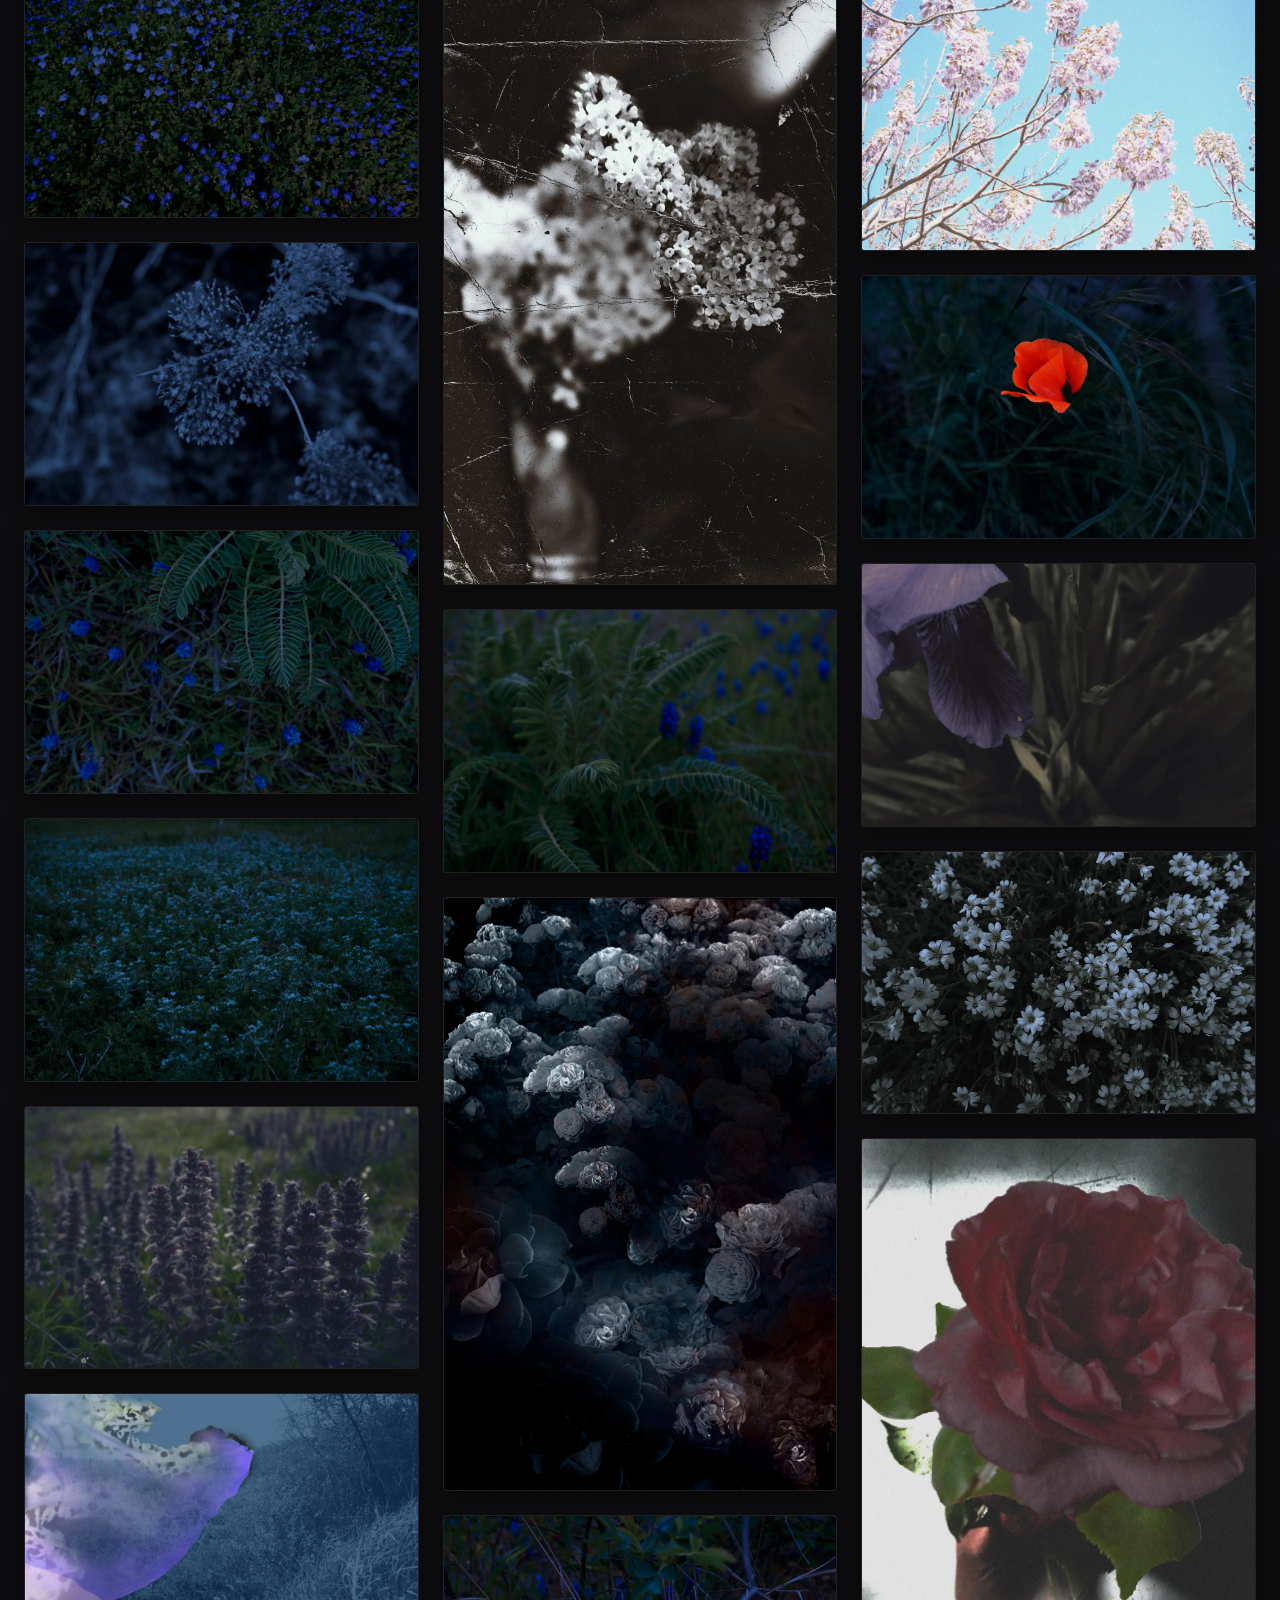
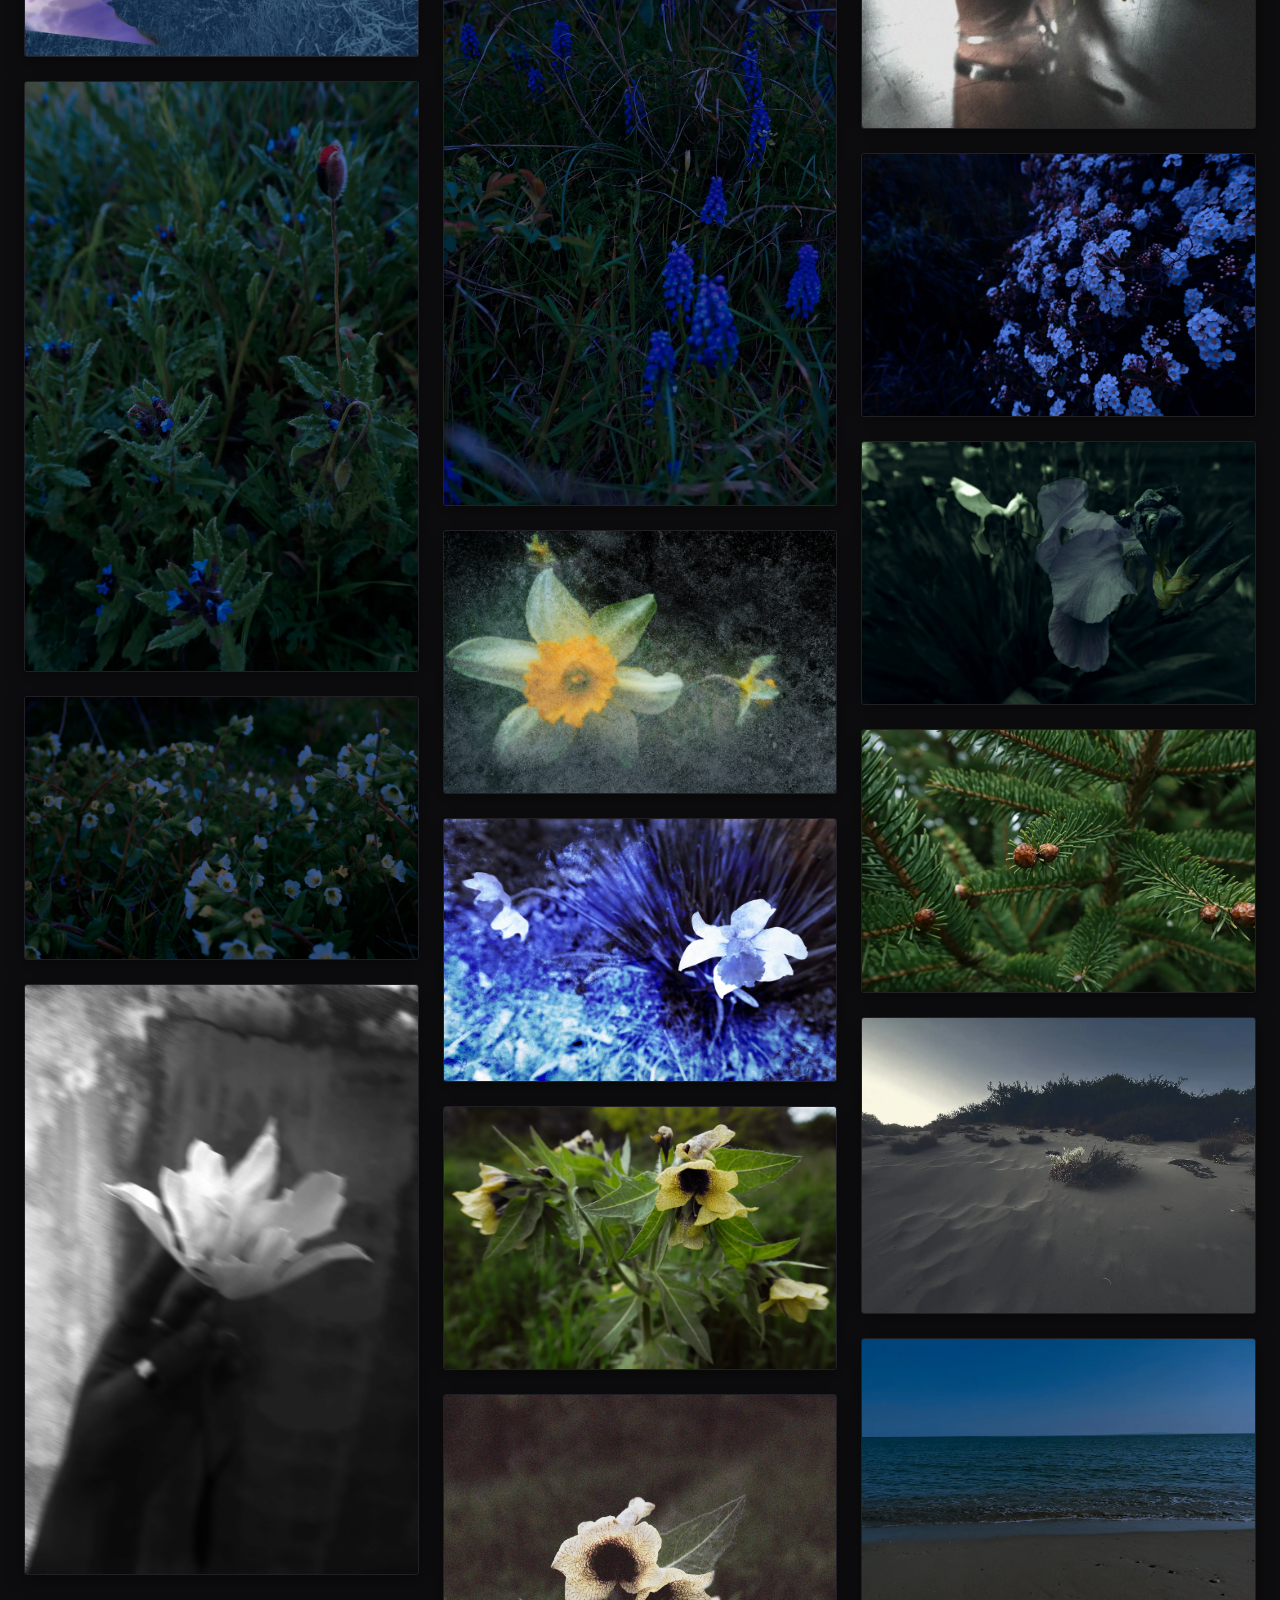
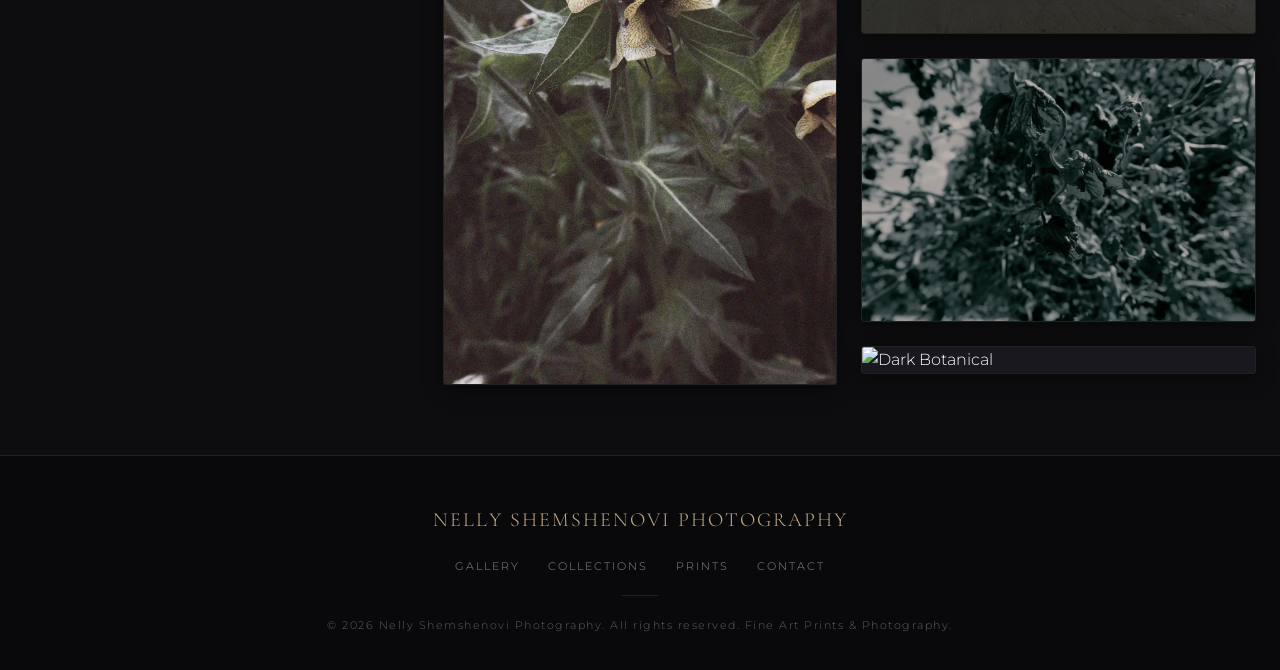
==== commit 70358164: "Add painting 36 Dark Botanical to gallery and artwork data" ====
--- a/index.html
+++ b/index.html
@@ -3,6 +3,16 @@
 <head>
     <meta charset="UTF-8">
     <meta name="viewport" content="width=device-width, initial-scale=1.0">
+    <meta name="google-site-verification" content="1gzFMZ3q427xVPwrCSRmRD-_reO-jRWN0cwvObLFzPw" />
+    <!-- Google tag (gtag.js) -->
+<script async src="https://www.googletagmanager.com/gtag/js?id=G-R861KGZXWW"></script>
+<script>
+  window.dataLayer = window.dataLayer || [];
+  function gtag(){dataLayer.push(arguments);}
+  gtag('js', new Date());
+
+  gtag('config', 'G-R861KGZXWW');
+</script>
     <title>Nelly S. Noir Photography | Fine Art Landscape Prints & Photography</title>
     <meta name="description" content="Discover original fine art prints, atmospheric coastal landscapes, and moody photography by Nelly S. Noir.">
     <link rel="preconnect" href="https://fonts.googleapis.com">
@@ -323,7 +333,15 @@
                     <div class="art-card-overlay">
                         <span class="hover-view-btn">View Artwork &rarr;</span>
                     </div>
-                </a>
+                    </a>
+            </div>
+            <div class="art-item">
+                <a href="artwork.html?id=35">
+                    <img src="images/painting36.webp" alt="Dark Botanical" loading="lazy">
+                    <div class="art-card-overlay">
+                        <span class="hover-view-btn">View Artwork &rarr;</span>
+                    </div>
+                    </a>
             </div>
         </div>
 
